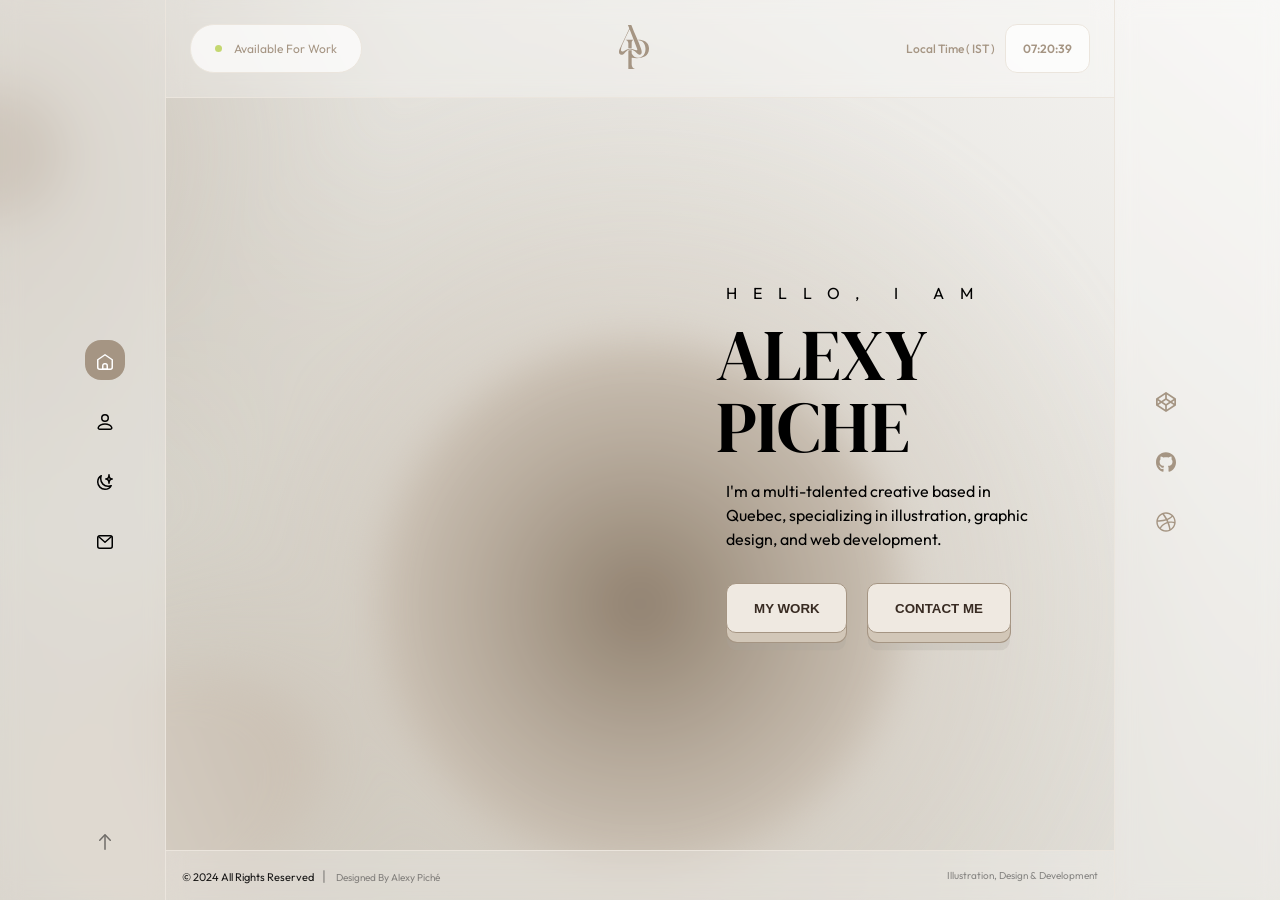
==== index.html @ 9c407774 "Changed colors and fonts. and added Rive on the index" ====
<!DOCTYPE html>
<html lang="en">

<head>
    <meta charset="UTF-8">
    <meta name="viewport" content="width=device-width, initial-scale=1.0">
    <title>Document</title>
    <link rel="stylesheet" href="styles.css">
    <link rel="stylesheet" href="magic.css">
</head>

<body>
    <!-- BACKGROUND -->
    <div class="gradient-bg">
        <div class="texture"></div>
        <div class="texture2"></div>
        <svg xmlns="http://www.w3.org/2000/svg">
            <defs>
                <filter id="goo">
                    <feGaussianBlur in="SourceGraphic" stdDeviation="10" result="blur" />
                    <feColorMatrix in="blur" mode="matrix" values="1 0 0 0 0  0 1 0 0 0  0 0 1 0 0  0 0 0 18 -8"
                        result="goo" />
                    <feBlend in="SourceGraphic" in2="goo" />
                </filter>
            </defs>
        </svg>
        <div class="gradients-container">
            <div class="g1"></div>
            <div class="g2"></div>
            <div class="g3"></div>
            <div class="g4"></div>
            <div class="g5"></div>
            <div class="interactive" style="--data-color: 190,179,165"></div>
        </div>
    </div>

    <div class="content">

        <!-- LEFT NAV DESKTOP -->
        <div class="nav-left">
            <div class="nav-left-container">
                <div class="logo-container">
                    <img src="" alt="">
                </div>
                <div class="btn-container">
                    <button class="icon-btn" id="active" data-tooltip="HOME" style="--data-color: #A59583">
                        <a href="index.html">
                            <svg width="24" height="24" fill="none" viewBox="0 0 24 24">
                                <path stroke="currentColor" stroke-linecap="round" stroke-linejoin="round"
                                    stroke-width="1.5"
                                    d="M6.75024 19.2502H17.2502C18.3548 19.2502 19.2502 18.3548 19.2502 17.2502V9.75025L12.0002 4.75024L4.75024 9.75025V17.2502C4.75024 18.3548 5.64568 19.2502 6.75024 19.2502Z">
                                </path>
                                <path stroke="currentColor" stroke-linecap="round" stroke-linejoin="round"
                                    stroke-width="1.5"
                                    d="M9.74963 15.7493C9.74963 14.6447 10.6451 13.7493 11.7496 13.7493H12.2496C13.3542 13.7493 14.2496 14.6447 14.2496 15.7493V19.2493H9.74963V15.7493Z">
                                </path>
                            </svg>
                        </a>
                    </button>
                    <button class="icon-btn" data-tooltip="ABOUT" style="--data-color: #A59583">
                        <a href="about.html">
                            <svg width="24" height="24" fill="none" viewBox="0 0 24 24">
                                <circle cx="12" cy="8" r="3.25" stroke="currentColor" stroke-linecap="round"
                                    stroke-linejoin="round" stroke-width="1.5"></circle>
                                <path stroke="currentColor" stroke-linecap="round" stroke-linejoin="round"
                                    stroke-width="1.5"
                                    d="M6.8475 19.25H17.1525C18.2944 19.25 19.174 18.2681 18.6408 17.2584C17.8563 15.7731 16.068 14 12 14C7.93201 14 6.14367 15.7731 5.35924 17.2584C4.82597 18.2681 5.70558 19.25 6.8475 19.25Z">
                                </path>
                            </svg>
                        </a>
                    </button>
                    <button class="icon-btn" data-tooltip="WORK" style="--data-color: #A59583">
                        <a href="work.html">
                            <svg width="24" height="24" fill="none" viewBox="0 0 24 24">
                                <path stroke="currentColor" stroke-linecap="round" stroke-linejoin="round"
                                    stroke-width="1.5"
                                    d="M18.25 15.7499C17.2352 16.2904 16.23 16.25 15 16.25C10.9959 16.25 7.75 13.0041 7.75 9.00001C7.75 7.77001 7.70951 6.76474 8.25 5.74994C5.96125 6.96891 4.75 9.2259 4.75 12C4.75 16.004 7.99594 19.25 12 19.25C14.7741 19.25 17.031 18.0387 18.25 15.7499Z">
                                </path>
                                <path stroke="currentColor" stroke-linecap="round" stroke-linejoin="round"
                                    stroke-width="1.5"
                                    d="M16 4.75C16 6.95914 14.9591 9 12.75 9C14.9591 9 16 11.0409 16 13.25C16 11.0409 17.0409 9 19.25 9C17.0409 9 16 6.95914 16 4.75Z">
                                </path>
                            </svg>
                        </a>
                    </button>
                    <button class="icon-btn" data-tooltip="CONTACT" style="--data-color: #A59583">
                        <a href="contact.html">
                            <svg width="24" height="24" fill="none" viewBox="0 0 24 24">
                                <path stroke="currentColor" stroke-linecap="round" stroke-linejoin="round"
                                    stroke-width="1.5"
                                    d="M4.75 7.75C4.75 6.64543 5.64543 5.75 6.75 5.75H17.25C18.3546 5.75 19.25 6.64543 19.25 7.75V16.25C19.25 17.3546 18.3546 18.25 17.25 18.25H6.75C5.64543 18.25 4.75 17.3546 4.75 16.25V7.75Z">
                                </path>
                                <path stroke="currentColor" stroke-linecap="round" stroke-linejoin="round"
                                    stroke-width="1.5" d="M5.5 6.5L12 12.25L18.5 6.5"></path>
                            </svg>
                        </a>
                    </button>
                </div>
                <button id="hero-up" class="icon-btn" data-tooltip="UP" style="--data-color: #A59583">
                    <a href="">
                        <svg width="24" height="24" fill="none" viewBox="0 0 24 24">
                            <path stroke="currentColor" stroke-linecap="round" stroke-linejoin="round"
                                stroke-width="1.5" d="M17.25 10.25L12 4.75L6.75 10.25"></path>
                            <path stroke="currentColor" stroke-linecap="round" stroke-linejoin="round"
                                stroke-width="1.5" d="M12 19.25V5.75"></path>
                        </svg>
                    </a>
                </button>
            </div>
        </div>

        <div class="middle-part">
            <!-- TOP NAV DESKTOP -->
            <div class="nav-top">
                <div class="nav-top-container">
                    <div class="av-btn">
                        <div class="pulse-green"></div>
                        <p>Available For Work</p>
                        <!-- <p>Not Available For Work</p> -->
                    </div>

                    <div class="language-dropdown">
                        <img src="img/AP-Logo.svg" alt="">
                    </div>

                    <div class="time-container">
                        <p class="local-time">Local Time ( IST )</p>
                        <div class="time-date" id="current-time">00:00:00</div>
                    </div>
                </div>
            </div>

            <!-- MAIN CONTENT -->
            <div class="main-content">

                <div class="hero-section">
                    <div class="hero-bg">
                        <canvas id="canvas" width="751" height="357"></canvas>
                    </div>
                    <div class="hero-info-container">
                        <p>Hello, I am</p>
                        <h1 class="hover-effect">Alexy Piche</h1>
                        <p class="info">
                            I'm a multi-talented creative based in Quebec, specializing in illustration, graphic design,
                            and web development.
                        </p>
                        <div class="hero-btn">
                            <button class="btn">
                                <a href="work.html" class="btn__label">MY WORK</a>
                            </button>
                            <button class="btn">
                                <a href="contact.html" class="btn__label">CONTACT ME</a>
                            </button>
                        </div>
                    </div>
                </div>
            </div>

        </div>

        <!-- RIGHT NAV DESKTOP -->
        <div class="nav-right">
            <div class="nav-right-container">
                <div class="btn-container" style="margin-top: 40px;">
                    <button class="icon-btn-right" data-tooltip="CodePen" style="--data-color: #a59583">
                        <a href="">
                            <svg xmlns="http://www.w3.org/2000/svg"
                                viewBox="0 0 512 512"><!--!Font Awesome Free 6.5.2 by @fontawesome - https://fontawesome.com License - https://fontawesome.com/license/free Copyright 2024 Fonticons, Inc.-->
                                <path fill="currentColor"
                                    d="M502.3 159.7l-234-156c-8-4.9-16.5-5-24.6 0l-234 156C3.7 163.7 0 170.8 0 178v156c0 7.1 3.7 14.3 9.7 18.3l234 156c8 4.9 16.5 5 24.6 0l234-156c6-4 9.7-11.1 9.7-18.3V178c0-7.1-3.7-14.3-9.7-18.3zM278 63.1l172.3 114.9-76.9 51.4L278 165.7V63.1zm-44 0v102.6l-95.4 63.7-76.9-51.4L234 63.1zM44 219.1l55.1 36.9L44 292.8v-73.7zm190 229.7L61.7 334l76.9-51.4L234 346.3v102.6zm22-140.9l-77.7-52 77.7-52 77.7 52-77.7 52zm22 140.9V346.3l95.4-63.7 76.9 51.4L278 448.8zm190-156l-55.1-36.9L468 219.1v73.7z" />
                            </svg>
                        </a>
                    </button>
                    <button class="icon-btn-right" data-tooltip="GitHub" style="--data-color: #a59583">
                        <a href="">
                            <svg xmlns="http://www.w3.org/2000/svg"
                                viewBox="0 0 496 512"><!--!Font Awesome Free 6.5.2 by @fontawesome - https://fontawesome.com License - https://fontawesome.com/license/free Copyright 2024 Fonticons, Inc.-->
                                <path fill="currentColor"
                                    d="M165.9 397.4c0 2-2.3 3.6-5.2 3.6-3.3 .3-5.6-1.3-5.6-3.6 0-2 2.3-3.6 5.2-3.6 3-.3 5.6 1.3 5.6 3.6zm-31.1-4.5c-.7 2 1.3 4.3 4.3 4.9 2.6 1 5.6 0 6.2-2s-1.3-4.3-4.3-5.2c-2.6-.7-5.5 .3-6.2 2.3zm44.2-1.7c-2.9 .7-4.9 2.6-4.6 4.9 .3 2 2.9 3.3 5.9 2.6 2.9-.7 4.9-2.6 4.6-4.6-.3-1.9-3-3.2-5.9-2.9zM244.8 8C106.1 8 0 113.3 0 252c0 110.9 69.8 205.8 169.5 239.2 12.8 2.3 17.3-5.6 17.3-12.1 0-6.2-.3-40.4-.3-61.4 0 0-70 15-84.7-29.8 0 0-11.4-29.1-27.8-36.6 0 0-22.9-15.7 1.6-15.4 0 0 24.9 2 38.6 25.8 21.9 38.6 58.6 27.5 72.9 20.9 2.3-16 8.8-27.1 16-33.7-55.9-6.2-112.3-14.3-112.3-110.5 0-27.5 7.6-41.3 23.6-58.9-2.6-6.5-11.1-33.3 2.6-67.9 20.9-6.5 69 27 69 27 20-5.6 41.5-8.5 62.8-8.5s42.8 2.9 62.8 8.5c0 0 48.1-33.6 69-27 13.7 34.7 5.2 61.4 2.6 67.9 16 17.7 25.8 31.5 25.8 58.9 0 96.5-58.9 104.2-114.8 110.5 9.2 7.9 17 22.9 17 46.4 0 33.7-.3 75.4-.3 83.6 0 6.5 4.6 14.4 17.3 12.1C428.2 457.8 496 362.9 496 252 496 113.3 383.5 8 244.8 8zM97.2 352.9c-1.3 1-1 3.3 .7 5.2 1.6 1.6 3.9 2.3 5.2 1 1.3-1 1-3.3-.7-5.2-1.6-1.6-3.9-2.3-5.2-1zm-10.8-8.1c-.7 1.3 .3 2.9 2.3 3.9 1.6 1 3.6 .7 4.3-.7 .7-1.3-.3-2.9-2.3-3.9-2-.6-3.6-.3-4.3 .7zm32.4 35.6c-1.6 1.3-1 4.3 1.3 6.2 2.3 2.3 5.2 2.6 6.5 1 1.3-1.3 .7-4.3-1.3-6.2-2.2-2.3-5.2-2.6-6.5-1zm-11.4-14.7c-1.6 1-1.6 3.6 0 5.9 1.6 2.3 4.3 3.3 5.6 2.3 1.6-1.3 1.6-3.9 0-6.2-1.4-2.3-4-3.3-5.6-2z" />
                            </svg>
                        </a>
                    </button>
                    <button class="icon-btn-right" data-tooltip="Dribbble" style="--data-color: #a59583">
                        <a href="">
                            <svg xmlns="http://www.w3.org/2000/svg"
                                viewBox="0 0 512 512"><!--!Font Awesome Free 6.5.2 by @fontawesome - https://fontawesome.com License - https://fontawesome.com/license/free Copyright 2024 Fonticons, Inc.-->
                                <path fill="currentColor"
                                    d="M256 8C119.3 8 8 119.3 8 256s111.3 248 248 248 248-111.3 248-248S392.7 8 256 8zm164 114.4c29.5 36 47.4 82 47.8 132-7-1.5-77-15.7-147.5-6.8-5.8-14-11.2-26.4-18.6-41.6 78.3-32 113.8-77.5 118.3-83.5zM396.4 97.9c-3.8 5.4-35.7 48.3-111 76.5-34.7-63.8-73.2-116.2-79-124 67.2-16.2 138 1.3 190.1 47.5zm-230.5-33.3c5.6 7.7 43.4 60.1 78.5 122.5-99.1 26.3-186.4 25.9-195.8 25.8C62.4 147.2 106.7 92.6 165.9 64.6zM44.2 256.3c0-2.2 0-4.3 .1-6.5 9.3 .2 111.9 1.5 217.7-30.1 6.1 11.9 11.9 23.9 17.2 35.9-76.6 21.6-146.2 83.5-180.5 142.3C64.8 360.4 44.2 310.7 44.2 256.3zm81.8 167.1c22.1-45.2 82.2-103.6 167.6-132.8 29.7 77.3 42 142.1 45.2 160.6-68.1 29-150 21.1-212.8-27.9zm248.4 8.5c-2.2-12.9-13.4-74.9-41.2-151 66.4-10.6 124.7 6.8 131.9 9.1-9.4 58.9-43.3 109.8-90.8 142z" />
                            </svg>
                        </a>
                    </button>
                </div>
            </div>
        </div>

    </div>

    <footer>
        <p>&copy; 2024 All rights reserved<span class="icon">|</span> <span>Designed by Alexy Piché</span></p>
        <span>Illustration, Design & Development</span>
    </footer>

    <script src="https://unpkg.com/@rive-app/canvas@2.9.1"></script>
    <script>
        const r = new rive.Rive({
            src: "portfolio_index.riv",
            // OR the path to a discoverable and public Rive asset
            // src: '/public/example.riv',
            canvas: document.getElementById("canvas"),
            autoplay: true,
            stateMachines: "animate",
            isTouchScrollEnabled: false,
            onLoad: () => {
                r.resizeDrawingSurfaceToCanvas();
            },
        });
    </script>
    <script type="module" src="main.js"></script>

</body>

</html>
---- styles.css ----
@import url('https://fonts.googleapis.com/css2?family=DM+Serif+Display:ital@0;1&family=Outfit:wght@100..900&family=Space+Grotesk:wght@300..700&display=swap');

html,
body {
	margin: 0;
	padding: 0;
	font-family: "Outfit", sans-serif;
	font-weight: 400;
	font-style: normal;
	font-size: 16px;
	background-color: #000
}

p,
h1,
h2,
h3,
h4,
h5,
h6 {
	margin: 0
}

button {
	border: none
}

* {
	box-sizing: border-box
}

a {
	padding: 0;
	margin: 0;
	text-decoration: none;
	color: inherit
}

:root {
	--color-bg1: #ccc8bd;
	--color-bg2: #F6F5F3;
	--color1: 219, 213, 204;
	--color2: 214, 208, 200;
	--color3: 212, 204, 193;
	--color4: 190, 179, 165;
	--color5: 206, 195, 182;
	--color6: 165, 149, 131;
	--color-interactive: 190, 179, 165;
	--color-border: #ebe5dd;
	--circle-size: 70%;
	--blending: multiply;
}

img {
	width: 100%;
	height: auto
}

/* BACKGROUND */
.gradient-bg {
	width: 100vw;
	height: 100vh;
	position: fixed;
	overflow: hidden;
	background: linear-gradient(40deg, var(--color-bg1), var(--color-bg2));
	top: 0;
	left: 0
}

.texture {
	background-image: url(img/noise-texture.png);
	width: 100%;
	height: 100%;
	background-repeat: repeat;
	background-size: 250px;
	mix-blend-mode: multiply;
	position: absolute;
	z-index: 4;
	opacity: .7;
}

.texture2 {
	background-image: url(img/texture2.jpg);
	width: 100%;
	height: 100%;
	background-repeat: repeat;
	background-size: 100px;
	mix-blend-mode: overlay;
	position: absolute;
	z-index: 4;
	opacity: .2
}

.gradients-container {
	filter: url(#goo) blur(20px);
	width: 100%;
	height: 100%
}

/* INDIVIDUAL BACKGROUND GRADIENTS */
.g1 {
	position: absolute;
	background: radial-gradient(circle at center, rgba(var(--color1), 0.8) 0, rgba(var(--color1), 0) 50%) no-repeat;
	mix-blend-mode: var(--blending);
	width: var(--circle-size);
	height: var(--circle-size);
	top: calc(50% - var(--circle-size) / 2);
	left: calc(50% - var(--circle-size) / 2);
	transform-origin: center center;
	animation: moveVertical 30s ease infinite;
	opacity: 1
}

.g2 {
	position: absolute;
	background: radial-gradient(circle at center, rgba(var(--color2), 0.8) 0, rgba(var(--color2), 0) 50%) no-repeat;
	mix-blend-mode: var(--blending);
	width: var(--circle-size);
	height: var(--circle-size);
	top: calc(50% - var(--circle-size) / 2);
	left: calc(50% - var(--circle-size) / 2);
	transform-origin: calc(50% - 400px);
	animation: moveInCircle 20s reverse infinite;
	opacity: 1
}

.g3 {
	position: absolute;
	background: radial-gradient(circle at center, rgba(var(--color3), 0.8) 0, rgba(var(--color3), 0) 50%) no-repeat;
	mix-blend-mode: var(--blending);
	width: var(--circle-size);
	height: var(--circle-size);
	top: calc(50% - var(--circle-size) / 2 + 200px);
	left: calc(50% - var(--circle-size) / 2 - 500px);
	transform-origin: calc(50% + 400px);
	animation: moveInCircle 40s linear infinite;
	opacity: 1
}

.g6 {
	position: absolute;
	background: radial-gradient(circle at center, rgba(var(--color6), 0.8) 0, rgba(var(--color6), 0) 50%) no-repeat;
	mix-blend-mode: var(--blending);
	width: var(--circle-size);
	height: var(--circle-size);
	top: calc(50% - var(--circle-size) / 2 + 200px);
	left: calc(50% - var(--circle-size) / 2 - 500px);
	transform-origin: calc(50% + 400px);
	animation: moveInCircle 40s linear infinite;
	opacity: 1
}

.g4 {
	position: absolute;
	background: radial-gradient(circle at center, rgba(var(--color4), 0.8) 0, rgba(var(--color4), 0) 50%) no-repeat;
	mix-blend-mode: var(--blending);
	width: var(--circle-size);
	height: var(--circle-size);
	top: calc(50% - var(--circle-size) / 2);
	left: calc(50% - var(--circle-size) / 2);
	transform-origin: calc(50% - 200px);
	animation: moveHorizontal 40s ease infinite;
	opacity: .7
}

.g5 {
	position: absolute;
	background: radial-gradient(circle at center, rgba(var(--color5), 0.8) 0, rgba(var(--color5), 0) 50%) no-repeat;
	mix-blend-mode: var(--blending);
	width: calc(var(--circle-size) * 2);
	height: calc(var(--circle-size) * 2);
	top: calc(50% - var(--circle-size));
	left: calc(50% - var(--circle-size));
	transform-origin: calc(50% - 800px) calc(50% + 200px);
	animation: moveInCircle 20s ease infinite;
	opacity: 1
}

.interactive {
	position: absolute;
	background: radial-gradient(circle at center, rgba(var(--color-interactive), 0.8) 0, rgba(var(--color-interactive), 0) 50%) no-repeat;
	mix-blend-mode: overlay;
	width: 100%;
	height: 100%;
	top: -50%;
	left: -50%;
	opacity: .7
}

/* GRADIENT ANIMATIONS */
@keyframes moveInCircle {
	0% {
		transform: rotate(0deg)
	}

	50% {
		transform: rotate(180deg)
	}

	100% {
		transform: rotate(360deg)
	}
}

@keyframes moveVertical {
	0% {
		transform: translateY(-50%)
	}

	50% {
		transform: translateY(50%)
	}

	100% {
		transform: translateY(-50%)
	}
}

@keyframes moveHorizontal {
	0% {
		transform: translateX(-50%) translateY(-10%)
	}

	50% {
		transform: translateX(50%) translateY(10%)
	}

	100% {
		transform: translateX(-50%) translateY(-10%)
	}
}

.content {
	display: flex;
	flex-direction: row;
	flex-wrap: nowrap;
	justify-content: space-between;
	width: 100vw
}

.middle-part {
	width: 74%;
	z-index: 88;
	margin: 0 auto
}

/*--------------- NAVIGATION ---------------*/
/* TOP NAVIGATION */
.nav-top {
	height: auto;
	background-color: rgba(255, 255, 255, 0.25);
	color: #fff;
	width: 100%;
	padding: 1.5rem;
	border-bottom: 1px solid #ebe5dd;
	font-size: 12px;
	backdrop-filter: blur(10px);
	-webkit-backdrop-filter: blur(10px);
	/* Safari */
}

.nav-top-container {
	display: flex;
	justify-content: space-between;
	align-items: center
}

.av-btn {
	border: 1px solid var(--color-border);
	background-color: #ffffffb1;
	padding: 1rem 1.5rem;
	border-radius: 2em;
	display: flex;
	align-items: center;
	gap: .7rem;
	color: #A59583;
}

.pulse-green {
	background-color: #c4d770;
	width: 7px;
	height: 7px;
	border-radius: 50%;
	animation: pulse-animation-green 3s infinite
}

@keyframes pulse-animation-green {
	0% {
		box-shadow: 0 0 0 0 rgba(var(--color4), 0.6)
	}

	100% {
		box-shadow: 0 0 0 8px #0000
	}
}

.pulse-red {
	background-color: #cd3c3c;
	width: 10px;
	height: 10px;
	border-radius: 50%;
	animation: pulse-animation-red 3s infinite
}

@keyframes pulse-animation-red {
	0% {
		box-shadow: 0 0 0 0 rgba(var(--color-interactive), 0.6)
	}

	100% {
		box-shadow: 0 0 0 8px #0000
	}
}

.language-dropdown {
	width: 30px;
	cursor: pointer
}

#language-select {
	visibility: hidden;
	opacity: 0;
	position: absolute;
	background-color: transparent;
	max-width: 30px;
	z-index: 1;
	transition: 1s
}

#language-select .language-option {
	color: #000;
	text-decoration: none;
	display: block;
	margin-top: 5px;
	opacity: 0;
	transition: 1s
}

.language-dropdown:hover #language-select,
.language-dropdown:hover #language-select .language-option {
	visibility: visible;
	opacity: 1
}

.time-container {
	display: flex;
	align-items: center;
	gap: 10px
}

.local-time {
	color: #A59583;
	font-weight: 500
}

.time-date {
	border: 1px solid #ebe5dd;
	background-color: #ffffffb1;
	width: 85px;
	justify-content: center;
	padding: 1rem;
	border-radius: 1em;
	display: flex;
	align-items: center;
	gap: .7rem;
	color: #A59583;
	font-weight: 600
}

/* LEFT NAVIGATION */
.nav-left {
	position: fixed;
	left: 0;
	width: 13%;
	height: 100vh;
	background-color: rgba(255, 255, 255, 0.25);
	border-right: 1px solid #ebe5dd;
	display: flex;
	flex-direction: row;
	justify-content: flex-end;
	z-index: 99;
	backdrop-filter: blur(10px);
	-webkit-backdrop-filter: blur(10px);
}

.nav-left-container {
	display: flex;
	flex-direction: column;
	justify-content: space-between;
	align-items: center;
	padding: 20px 30px 40px 0
}

.logo-container {
	width: 60px;
	height: 60px;
	border-radius: 50%
}

.logo-container img {
	width: 100%;
	border-radius: 50%
}

[data-tooltip]:before {
	/* required code */
	content: attr(data-tooltip);
	position: relative;
	opacity: 0;
	/* customizable */
	top: 3px;
	left: 40px;
	transform: translateX(0);
	transition: 700ms all ease;
	padding: 12px 20px;
	color: var(--data-color);
	border: 1px solid #ffffff4c;
	border-radius: 1rem;
}

[data-tooltip]:hover:before {
	/* required code */
	opacity: 1;
	/* customizable */
	background: #ffffffb1;
	border-radius: 1rem;
	border: 1px solid var(--data-color)
}

.btn-container {
	display: flex;
	flex-direction: column;
	gap: 20px
}

.icon-btn,
.icon-btn-right {
	color: #000000;
	background-color: transparent;
	border: 1px solid transparent;
	width: 40px;
	height: 40px;
	border-radius: 1rem;
	transition: .5s;
	padding: 0.6rem 0.5rem 0.5rem 0.5rem
}

.icon-btn:hover,
.icon-btn-right:hover {
	cursor: pointer;
	border: 1px solid var(--data-color);
	background-color: rgba(255, 255, 255, 0.25)
}

.icon-btn svg {
	color: #000000;
	transition: 1s;
	position: relative;
	top: -16px;
	left: -1px
}

.icon-btn-right svg {
	color: #a59583;
	transition: 1s;
	position: relative;
	top: -40px;
	width: 100%;
	padding-left: 2px;
}

.icon-btn:hover svg,
.icon-btn-right:hover svg {
	color: var(--data-color)
}

.icon-btn-right[data-tooltip]:before {
	/* customizable */
	top: -9px;
	left: -40px;
	float: right;
	text-transform: uppercase
}

#active {
	background-color: var(--data-color)
}

#active svg {
	color: #ffffff
}

#active:hover {
	background-color: transparent
}

#active:hover svg {
	color: var(--data-color)
}

/* RIGHT NAVIGATION */
.nav-right {
	position: fixed;
	right: 0;
	width: 13%;
	height: 100vh;
	background-color: rgba(255, 255, 255, 0.25);
	border-left: 1px solid #ebe5dd;
	z-index: 99;
	backdrop-filter: blur(10px);
	-webkit-backdrop-filter: blur(10px);
}

.nav-right-container {
	display: flex;
	flex-direction: column;
	justify-content: center;
	align-items: center;
	padding: 20px 0 40px 30px;
	height: 100%;
	width: fit-content;
}



/* MAIN CONTENT */
.main-content {
	min-height: 80vh;
	padding: 0 5rem;
	animation: myAnim 2s ease 0s 1 normal forwards;
	display: flex;
	align-items: center;
	justify-content: center;
}

@keyframes myAnim {
	0% {
		opacity: 0;
		transform: translateY(300px)
	}

	100% {
		opacity: 1;
		transform: translateY(0px)
	}
}

.hero-section {
	display: flex;
	align-items: center;
	justify-content: space-between;
	color: #000000;
	padding: 0rem;
	gap: 5rem;
	position: relative;
}

.hero-bg {
	position: fixed;
	z-index: 1;
	bottom: -15px;
	left: -30px;
	width: 140%;
	z-index: 2;
}

canvas {
	width: 100%;
	filter: sepia(0.25) saturate(0.9) hue-rotate(-10deg) contrast(95%);
}


.hero-info-container {
	margin-left: 30rem;
}

#hero-logo-container {
	width: 550px;
	height: 450px;
	position: relative;
	left: 0;
	top: -10px;
	background-image: url(img/index.png);
	background-size: 90%;
	background-position: bottom;
	background-repeat: no-repeat;
	transition: 1000ms ease-in-out
}

#hero-logo-container:hover {
	background-size: 95%
}

#hero-logo-container:hover button {
	background-color: #fff;
	display: block;
	color: #000;
	opacity: 1;
	transform: scale(1);
	transition: opacity 1000ms 100ms ease-in-out, transform 1100ms ease-in-out
}

#hero-logo-container button {
	position: relative;
	top: 350px;
	padding: 1rem 1.5rem;
	border-radius: 3rem;
	opacity: 1;
	left: 150px;
	font-size: 12px;
	font-weight: 700;
	opacity: 0;
	background-color: #fff;
	transform: scale(1.2)
}

#hero-up {
	opacity: .5;
	cursor: not-allowed
}

#hero-up.allowed {
	opacity: 1;
	cursor: pointer !important;
}

#hero-up:hover {
	cursor: not-allowed;
	background-color: transparent;
	border: 1px solid transparent;
	width: 40px;
	height: 40px;
	border-radius: 1rem;
	transition: .5s;
}

#hero-up:hover svg {
	cursor: not-allowed
}

#hero-up.allowed:hover svg {
	cursor: pointer !important;
}

.small-text {
	font-size: 12px
}

#hero-up[data-tooltip]:hover:before {
	opacity: 0
}

.hero-info-container h1 {
	font-family: 'DM Serif Display';
	font-weight: 400;
	font-size: 72px;
	margin: 1rem 0;
	margin-left: -10px;
	text-align: left;
	text-transform: uppercase;
	/* max-width: 240px; */
	line-height: 1;
}

.hero-info-container p:first-child {
	text-transform: uppercase;
	letter-spacing: 1em;
}

.hero-info-container .info {
	margin: 1rem 0;
	max-width: 600px;
	font-size: 16px;
	line-height: 1.5
}

.hero-btn {
	display: flex;
	gap: 20px;
	margin-top: 2rem;
}

/* .hero-btn a{
  text-decoration: none;
  text-transform: uppercase;
  background-color: #121212;
  color: white;
  border-radius: 10px;
  padding: .8rem 1.1rem;
} */
.btn {
	font-weight: 600;
	color: #382b22;
	text-transform: uppercase;
	padding: 1.25em 2em;
	background: #efe9e1;
	border: 1px solid #A59583;
	border-radius: 0.75em;
	-webkit-transform-style: preserve-3d;
	transform-style: preserve-3d;
	-webkit-transition: background 150ms cubic-bezier(0, 0, 0.58, 1), -webkit-transform 150ms cubic-bezier(0, 0, 0.58, 1);
	transition: transform 150ms cubic-bezier(0, 0, 0.58, 1), background 150ms cubic-bezier(0, 0, 0.58, 1), -webkit-transform 150ms cubic-bezier(0, 0, 0.58, 1);
	cursor: pointer;
	z-index: 10;
}

.btn::before {
	position: absolute;
	content: '';
	width: 100%;
	height: 100%;
	top: 0;
	left: 0;
	right: 0;
	bottom: 0;
	background: #d2c7b8;
	border-radius: inherit;
	-webkit-box-shadow: 0 0 0 1px #A59583, 0 0.625em 0 0 #a9a49d3f;
	box-shadow: 0 0 0 1px #A59583, 0 0.625em 0 0 #a9a49d3f;
	-webkit-transform: translate3d(0, 0.75em, -1em);
	transform: translate3d(0, 0.75em, -1em);
	transition: transform 150ms cubic-bezier(0, 0, 0.58, 1), box-shadow 150ms cubic-bezier(0, 0, 0.58, 1), -webkit-transform 150ms cubic-bezier(0, 0, 0.58, 1), -webkit-box-shadow 150ms cubic-bezier(0, 0, 0.58, 1);
}

.btn:hover {
	background: #e7e1d8;
	-webkit-transform: translate(0, 0.25em);
	transform: translate(0, 0.25em);
}

.btn:hover::before {
	-webkit-box-shadow: 0 0 0 1px #A59583, 0 0.5em 0 0 #a9a49d3f;
	box-shadow: 0 0 0 1px #A59583, 0 0.5em 0 0 #a9a49d3f;
	-webkit-transform: translate3d(0, 0.5em, -1em);
	transform: translate3d(0, 0.5em, -1em);
}

.btn:active {
	background: #e7e1d8;
	-webkit-transform: translate(0em, 0.75em);
	transform: translate(0em, 0.75em);
}

.btn:active::before {
	-webkit-box-shadow: 0 0 0 1px #A59583, 0 0 #a9a49d3f;
	box-shadow: 0 0 0 1px #A59583, 0 0 #a9a49d3f;
	-webkit-transform: translate3d(0, 0, -1em);
	transform: translate3d(0, 0, -1em);
}

/*-------------------- CONTACT PAGE --------------------*/
.contact-section {
	margin: 2rem 0;
	padding: 10px;
	display: flex;
	flex-direction: column;
	justify-content: center;
	align-items: center;
	color: #fff;
	gap: 1rem
}

.flex {
	display: flex;
	flex-wrap: nowrap;
	flex-direction: row;
	justify-content: space-between;
	gap: 2rem;
	width: 100%
}

.contactInfo-container {
	width: 45%;
	display: flex;
	flex-direction: column;
	justify-content: center;
	align-items: center;
	gap: 1rem;
	background-color: #000000bf;
	padding: 2rem 3rem;
	border-radius: 3rem
}

.adress-container,
.contact-container {
	width: 100%
}

.adress-items .title,
.contact-items .title {
	display: flex;
	gap: 10px;
	align-items: center;
	font-family: 'DM Serif Display';
	text-transform: uppercase
}

.contact_divider {
	height: 1px;
	width: 100%;
	background-color: #fff;
	margin: 10px 0
}

.info p {
	line-height: 1.5;
	font-size: 12px
}

.form-container {
	background-color: #ffffff80;
	padding: 2rem 3rem;
	border-radius: 3rem;
	box-shadow: 0 0 10px #12002556, 0 0 20px #12002596
}

.form-title {
	display: flex;
	justify-content: space-between;
	align-items: center;
	/* border-radius: 2rem; */
	margin-bottom: 10px;
	width: 100%
}

.text {
	width: 100%;
}

.text h1 {
	font-family: 'DM Serif Display';
	font-size: 90px;
	text-align: center;
	text-transform: uppercase;
	margin-left: -5px;
	margin-bottom: 15px;
	line-height: 1;
	text-shadow: 0 0 10px #12002556, 0 0 20px #12002596
}

.text p {
	color: #ffffffbf;
	font-weight: 200;
	text-align: center;
	font-size: 16px;
	text-shadow: 0 0 5px #12002556, 0 0 10px #12002596
}

form {
	display: flex;
	flex-direction: column;
	gap: 20px
}

form input {
	border: none;
	border-bottom: 1px solid #000;
	/* border-radius: 2rem; */
	padding: 10px 0;
	background-color: transparent;
	color: #000;
	font-family: "Outfit", sans-serif;
	font-size: 16px
}

form textarea {
	border: none;
	border-bottom: 1px solid #000;
	/* border-radius: 2rem; */
	padding: 10px 0;
	width: 100%;
	background-color: transparent;
	color: #000;
	font-family: "Outfit", sans-serif;
	font-size: 16px
}

.submit-btn {
	background-color: #000;
	margin-top: 1rem;
	border-radius: 2rem;
	border: none;
	transition: 500ms;
}

.submit-btn:hover {
	background-color: white;
	color: black;
}

.submit-btn:hover {
	cursor: pointer
}

input[value] {
	color: #fff;
	font-family: 'DM Serif Display';
	text-transform: uppercase
}

::placeholder {
	color: #000;
	font-family: "Outfit", sans-serif;
	font-size: 16px
}

/* ABOUT PAGE */

.grid {
	display: grid;
	grid-template-columns: repeat(4, 1fr);
	grid-template-rows: repeat(4, 1fr);
	grid-column-gap: 1rem;
	grid-row-gap: 1rem;
	width: 100%;
	place-items: center stretch;
}

.grid>div {
	background-color: rgba(0, 0, 0, 0.75);
	padding: 2rem;
	border-radius: 3rem;
}

.grid>div span {
	background: #19F578;
	background: linear-gradient(to top left, #19F578 0%, #32DDDF 100%);
	-webkit-background-clip: text;
	background-clip: text;
	-webkit-text-fill-color: transparent;
	font-weight: 600;
	font-size: 14px;
}

.grid .divider {
	height: 1px;
	width: 100%;
	background: rgb(25, 245, 120);
	background: linear-gradient(323deg, rgba(25, 245, 120, 1) 0%, rgba(50, 221, 223, 1) 100%);
}

.tools .divider,
.my_languages .divider,
.available .divider,
.div7 .divider,
.about-me .divider {
	margin-top: 1rem;
	margin-bottom: 2rem;
}

.about-me p {
	display: flex;
	align-items: center;
	justify-content: space-between;
}

.about-me svg {
	color: #19F578;
	width: 20px;
	margin-right: 3px;
}

.div5 .divider,
.div6 .divider {
	margin-bottom: 1rem;
	margin-top: 2rem;
}

.about-me img {
	width: 130px;
	border-radius: 3rem;
	margin: 0 1rem 1rem 0;
}

.about-me .av-btn {
	padding: 0.5rem 1rem;
	margin-bottom: .5rem;
	background-color: black;
}



.tools .bottom {
	display: grid;
	grid-template-columns: repeat(2, 1fr);
	grid-template-rows: repeat(2, 1fr);
}

.about-me .top {
	display: flex;
	align-items: start;
	justify-content: space-evenly;
	text-align: center;
}

.about-me .top h3 {
	font-family: 'DM Serif Display';
	text-transform: uppercase;
	margin-bottom: 0.5rem;
	font-size: 25px;
}

#about {
	/* padding: 0; */
	width: 100%;
}

.about-me {
	grid-area: 1 / 1 / 3 / 3;
}

.tools {
	grid-area: 3 / 1 / 5 / 3;
}

.my_languages {
	grid-area: 1 / 3 / 2 / 4;
}

.available {
	grid-area: 1 / 4 / 2 / 5;
}

.div5 {
	grid-area: 2 / 3 / 3 / 4;
}

.div6 {
	grid-area: 2 / 4 / 3 / 5;
}

.div7 {
	grid-area: 3 / 3 / 5 / 4;
}

.div8 {
	grid-area: 3 / 4 / 5 / 5;
}

/* FOOTER */
footer {
	display: flex;
	position: fixed;
	justify-content: space-between;
	align-items: center;
	bottom: 0;
	right: 13%;
	height: 50px;
	width: 74%;
	background-color: rgba(255, 255, 255, 0.25);
	color: #000000e6;
	padding: 0 1rem;
	border-top: 1px solid #ebe5dd;
	font-size: 11px;
	z-index: 99999;
	backdrop-filter: blur(10px);
	-webkit-backdrop-filter: blur(10px);
}

footer p {
	text-transform: capitalize;
}

footer span {
	font-size: 10px;
	color: #2c2c2c80
}

span.icon {
	font-size: 14px;
	position: relative;
	top: 0;
	padding: 0 .5rem
}
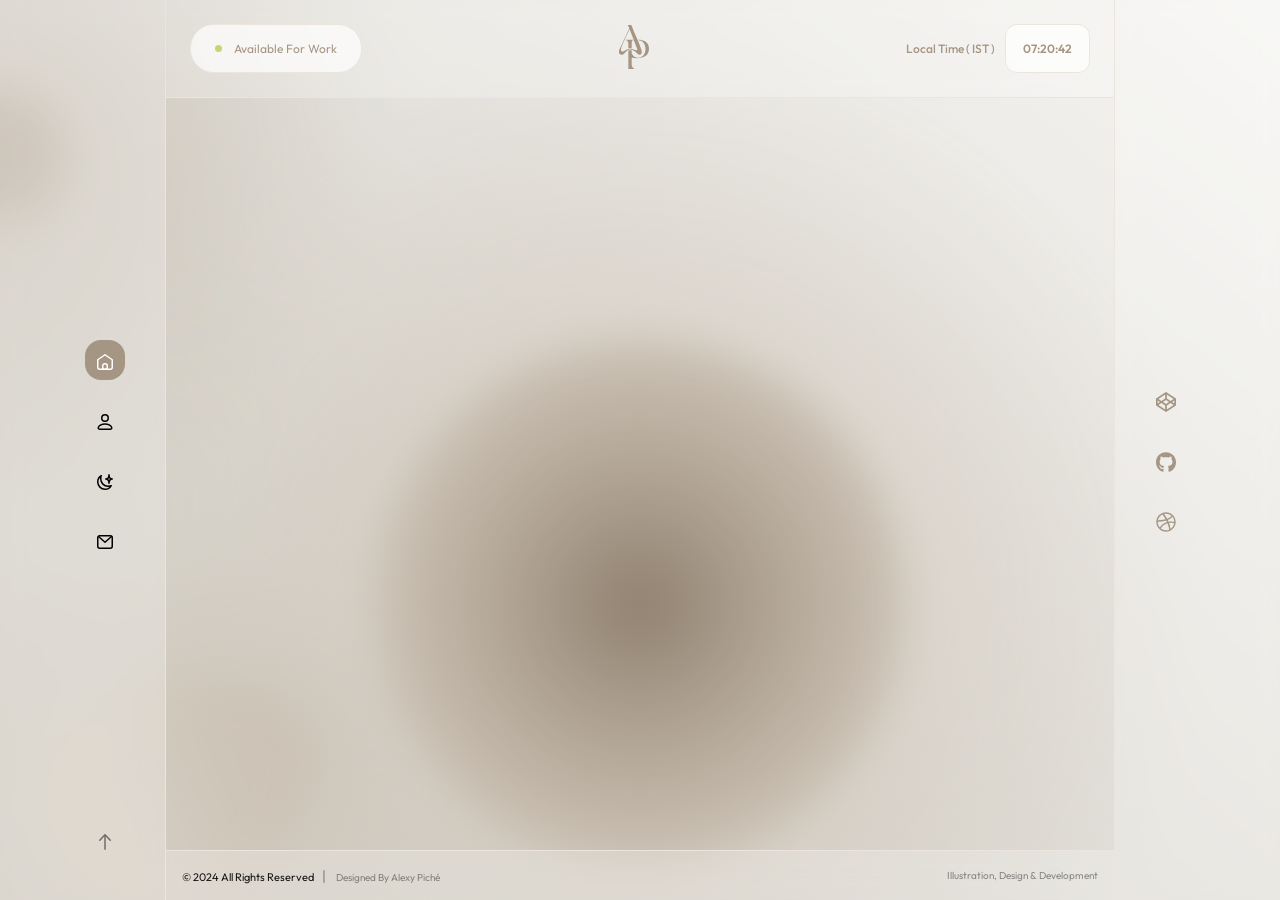
==== commit 35c79330: "Bug fixes, animations added." ====
--- a/index.html
+++ b/index.html
@@ -7,6 +7,8 @@
     <title>Document</title>
     <link rel="stylesheet" href="styles.css">
     <link rel="stylesheet" href="magic.css">
+
+    <script src="https://cdnjs.cloudflare.com/ajax/libs/gsap/3.12.2/gsap.min.js"></script>
 </head>
 
 <body>
@@ -217,6 +219,7 @@
     </script>
     <script type="module" src="main.js"></script>
 
+    <script src="transitions.js"></script>
 </body>
 
 </html>
--- a/styles.css
+++ b/styles.css
@@ -527,21 +527,21 @@
 .main-content {
 	min-height: 80vh;
 	padding: 0 5rem;
-	animation: myAnim 2s ease 0s 1 normal forwards;
 	display: flex;
 	align-items: center;
 	justify-content: center;
+	opacity: 0;
 }
 
 @keyframes myAnim {
 	0% {
 		opacity: 0;
-		transform: translateY(300px)
+		/* transform: translateY(300px) */
 	}
 
 	100% {
 		opacity: 1;
-		transform: translateY(0px)
+		/* transform: translateY(0px) */
 	}
 }
 
@@ -558,14 +558,14 @@
 .hero-bg {
 	position: fixed;
 	z-index: 1;
-	bottom: -15px;
-	left: -30px;
+	/* bottom: -15px; */
+	left: 8rem;
 	width: 140%;
 	z-index: 2;
 }
 
 canvas {
-	width: 100%;
+	width: 80%;
 	filter: sepia(0.25) saturate(0.9) hue-rotate(-10deg) contrast(95%);
 }
 
@@ -756,7 +756,7 @@
 	flex-direction: column;
 	justify-content: center;
 	align-items: center;
-	color: #fff;
+	color: #000000;
 	gap: 1rem
 }
 
@@ -776,10 +776,12 @@
 	justify-content: center;
 	align-items: center;
 	gap: 1rem;
-	background-color: #000000bf;
+	background-color: rgba(255, 255, 255, 0.50);
 	padding: 2rem 3rem;
-	border-radius: 3rem
-}
+	border-radius: 3rem;
+	border: 1px solid #ebe5dd;
+}
+
 
 .adress-container,
 .contact-container {
@@ -791,14 +793,15 @@
 	display: flex;
 	gap: 10px;
 	align-items: center;
-	font-family: 'DM Serif Display';
+	/* font-family: 'DM Serif Display'; */
+	font-size: 14px;
 	text-transform: uppercase
 }
 
 .contact_divider {
 	height: 1px;
 	width: 100%;
-	background-color: #fff;
+	background-color: #a59583;
 	margin: 10px 0
 }
 
@@ -808,10 +811,10 @@
 }
 
 .form-container {
-	background-color: #ffffff80;
+	background-color: rgba(255, 255, 255, 0.50);
+	border: 1px solid #ebe5dd;
 	padding: 2rem 3rem;
 	border-radius: 3rem;
-	box-shadow: 0 0 10px #12002556, 0 0 20px #12002596
 }
 
 .form-title {
@@ -835,15 +838,13 @@
 	margin-left: -5px;
 	margin-bottom: 15px;
 	line-height: 1;
-	text-shadow: 0 0 10px #12002556, 0 0 20px #12002596
 }
 
 .text p {
-	color: #ffffffbf;
+	color: #2e271f;
 	font-weight: 200;
 	text-align: center;
 	font-size: 16px;
-	text-shadow: 0 0 5px #12002556, 0 0 10px #12002596
 }
 
 form {
@@ -854,7 +855,7 @@
 
 form input {
 	border: none;
-	border-bottom: 1px solid #000;
+	border-bottom: 1px solid #a59583;
 	/* border-radius: 2rem; */
 	padding: 10px 0;
 	background-color: transparent;
@@ -865,7 +866,7 @@
 
 form textarea {
 	border: none;
-	border-bottom: 1px solid #000;
+	border-bottom: 1px solid #a59583;
 	/* border-radius: 2rem; */
 	padding: 10px 0;
 	width: 100%;
@@ -875,18 +876,7 @@
 	font-size: 16px
 }
 
-.submit-btn {
-	background-color: #000;
-	margin-top: 1rem;
-	border-radius: 2rem;
-	border: none;
-	transition: 500ms;
-}
-
-.submit-btn:hover {
-	background-color: white;
-	color: black;
-}
+/*  */
 
 .submit-btn:hover {
 	cursor: pointer
@@ -894,12 +884,13 @@
 
 input[value] {
 	color: #fff;
-	font-family: 'DM Serif Display';
+	font-weight: 700;
+	/* font-family: 'DM Serif Display'; */
 	text-transform: uppercase
 }
 
 ::placeholder {
-	color: #000;
+	color: #a59583;
 	font-family: "Outfit", sans-serif;
 	font-size: 16px
 }
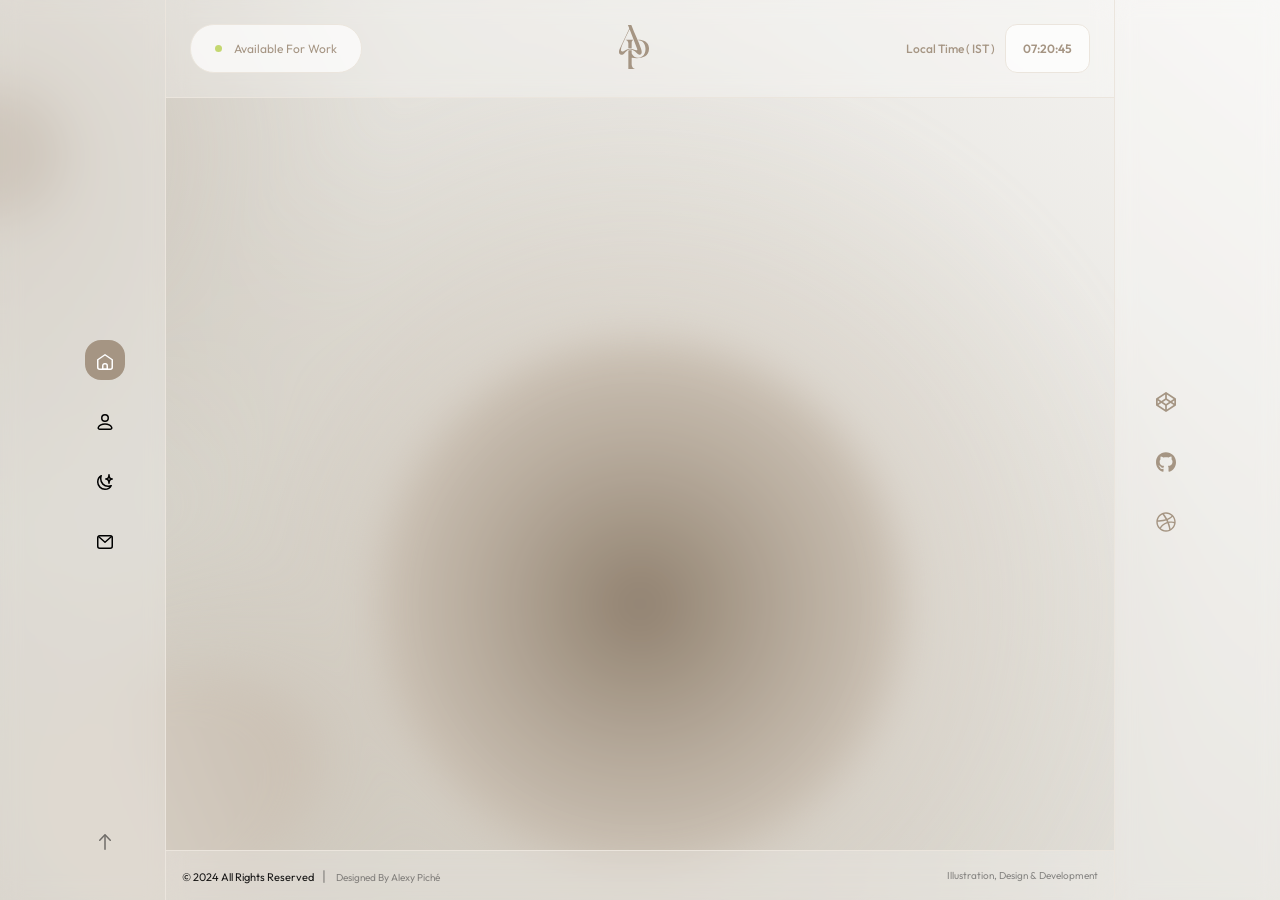
==== commit 1ec56300: "Bug Fixes" ====
--- a/index.html
+++ b/index.html
@@ -133,7 +133,7 @@
             </div>
 
             <!-- MAIN CONTENT -->
-            <div class="main-content">
+            <div class="main-content" id="hero-content">
 
                 <div class="hero-section">
                     <div class="hero-bg">
--- a/styles.css
+++ b/styles.css
@@ -7,7 +7,7 @@
 	font-family: "Outfit", sans-serif;
 	font-weight: 400;
 	font-style: normal;
-	font-size: 16px;
+	font-size: clamp(16px, 1vw, 18px);
 	background-color: #000
 }
 
@@ -253,7 +253,7 @@
 	width: 100%;
 	padding: 1.5rem;
 	border-bottom: 1px solid #ebe5dd;
-	font-size: 12px;
+	font-size: clamp(12px, 0.8vw, 14px);
 	backdrop-filter: blur(10px);
 	-webkit-backdrop-filter: blur(10px);
 	/* Safari */
@@ -533,6 +533,12 @@
 	opacity: 0;
 }
 
+#hero-content {
+	justify-content: flex-end;
+	padding: 0 3rem;
+
+}
+
 @keyframes myAnim {
 	0% {
 		opacity: 0;
@@ -548,7 +554,7 @@
 .hero-section {
 	display: flex;
 	align-items: center;
-	justify-content: space-between;
+	justify-content: flex-end;
 	color: #000000;
 	padding: 0rem;
 	gap: 5rem;
@@ -558,20 +564,22 @@
 .hero-bg {
 	position: fixed;
 	z-index: 1;
-	/* bottom: -15px; */
-	left: 8rem;
+	bottom: 0px;
+	left: 5rem;
 	width: 140%;
 	z-index: 2;
 }
 
 canvas {
-	width: 80%;
+	width: clamp(85%, calc(65vw - 10vh), 200%);
 	filter: sepia(0.25) saturate(0.9) hue-rotate(-10deg) contrast(95%);
 }
 
 
 .hero-info-container {
-	margin-left: 30rem;
+	/* margin-left: 30rem; */
+	position: relative;
+	width: 90%;
 }
 
 #hero-logo-container {
@@ -607,7 +615,7 @@
 	border-radius: 3rem;
 	opacity: 1;
 	left: 150px;
-	font-size: 12px;
+	font-size: clamp(12px, 0.8vw, 14px);
 	font-weight: 700;
 	opacity: 0;
 	background-color: #fff;
@@ -643,7 +651,7 @@
 }
 
 .small-text {
-	font-size: 12px
+	font-size: clamp(12px, 0.8vw, 14px);
 }
 
 #hero-up[data-tooltip]:hover:before {
@@ -653,7 +661,7 @@
 .hero-info-container h1 {
 	font-family: 'DM Serif Display';
 	font-weight: 400;
-	font-size: 72px;
+	font-size: clamp(72px, 5vw, 74px);
 	margin: 1rem 0;
 	margin-left: -10px;
 	text-align: left;
@@ -670,7 +678,7 @@
 .hero-info-container .info {
 	margin: 1rem 0;
 	max-width: 600px;
-	font-size: 16px;
+	/* font-size: 16px; */
 	line-height: 1.5
 }
 
@@ -794,7 +802,7 @@
 	gap: 10px;
 	align-items: center;
 	/* font-family: 'DM Serif Display'; */
-	font-size: 14px;
+	font-size: clamp(14px, 1vw, 15px);
 	text-transform: uppercase
 }
 
@@ -807,7 +815,7 @@
 
 .info p {
 	line-height: 1.5;
-	font-size: 12px
+	font-size: clamp(12px, 0.8vw, 14px);
 }
 
 .form-container {
@@ -832,7 +840,7 @@
 
 .text h1 {
 	font-family: 'DM Serif Display';
-	font-size: 90px;
+	font-size: clamp(90px, 6vw, 95px);
 	text-align: center;
 	text-transform: uppercase;
 	margin-left: -5px;
@@ -844,7 +852,7 @@
 	color: #2e271f;
 	font-weight: 200;
 	text-align: center;
-	font-size: 16px;
+	/* font-size: 16px; */
 }
 
 form {
@@ -861,7 +869,7 @@
 	background-color: transparent;
 	color: #000;
 	font-family: "Outfit", sans-serif;
-	font-size: 16px
+	font-size: 16px;
 }
 
 form textarea {
@@ -873,7 +881,7 @@
 	background-color: transparent;
 	color: #000;
 	font-family: "Outfit", sans-serif;
-	font-size: 16px
+	/* font-size: 16px */
 }
 
 /*  */
@@ -1053,13 +1061,47 @@
 }
 
 footer span {
-	font-size: 10px;
+	font-size: clamp(10px, 0.7vw, 11px);
 	color: #2c2c2c80
 }
 
 span.icon {
-	font-size: 14px;
+	font-size: clamp(14px, 1vw, 15px);
 	position: relative;
 	top: 0;
 	padding: 0 .5rem
+}
+
+@media screen and (max-width: 1400px) {
+	.hero-bg {
+		left: 0;
+		width: 160%;
+	}
+
+	canvas {
+		width: clamp(90%, calc(75vw - 5vh), 220%);
+	}
+
+	.hero-info-container h1 {
+		font-size: clamp(60px, 4.5vw, 72px);
+	}
+}
+
+@media screen and (max-width: 1200px) {
+	.hero-bg {
+		left: -2rem;
+		width: 180%;
+	}
+
+	canvas {
+		width: clamp(95%, calc(80vw), 250%);
+	}
+
+	.hero-info-container h1 {
+		font-size: clamp(50px, 4vw, 65px);
+	}
+
+	.hero-info-container .info {
+		max-width: 400px;
+	}
 }
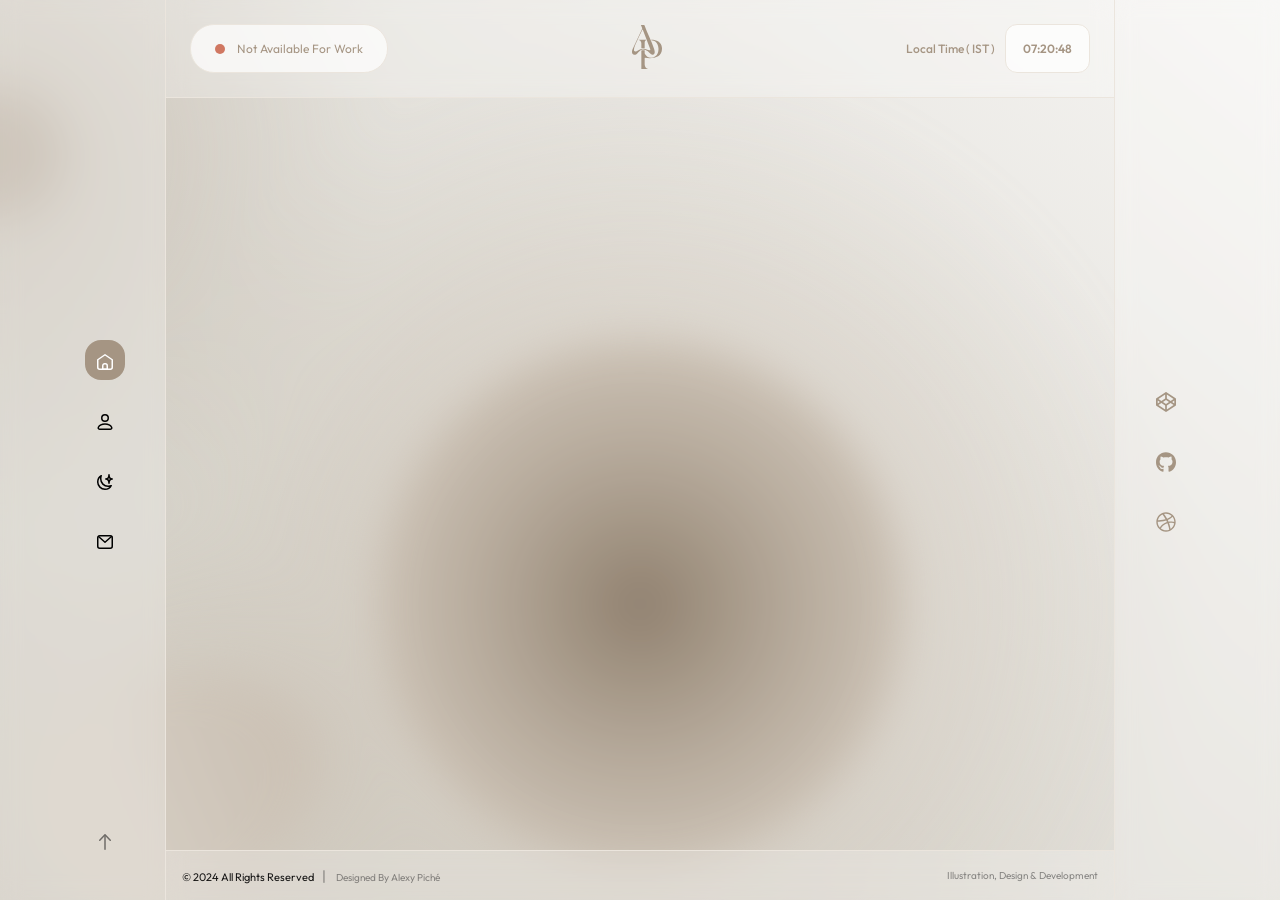
==== commit dc54519f: "Adjustement to mobile layout" ====
--- a/index.html
+++ b/index.html
@@ -116,9 +116,9 @@
             <div class="nav-top">
                 <div class="nav-top-container">
                     <div class="av-btn">
-                        <div class="pulse-green"></div>
-                        <p>Available For Work</p>
-                        <!-- <p>Not Available For Work</p> -->
+                        <div class="pulse-red"></div>
+                        <!-- <p>Available For Work</p> -->
+                        <p>Not Available For Work</p>
                     </div>
 
                     <div class="language-dropdown">
--- a/styles.css
+++ b/styles.css
@@ -18,7 +18,8 @@
 h4,
 h5,
 h6 {
-	margin: 0
+	margin: 0;
+	font-weight: 400;
 }
 
 button {
@@ -295,7 +296,7 @@
 }
 
 .pulse-red {
-	background-color: #cd3c3c;
+	background-color: #d07761;
 	width: 10px;
 	height: 10px;
 	border-radius: 50%;
@@ -535,8 +536,8 @@
 
 #hero-content {
 	justify-content: flex-end;
-	padding: 0 3rem;
-
+	align-items: flex-end;
+	padding: 0 1rem 8rem 1rem;
 }
 
 @keyframes myAnim {
@@ -1072,36 +1073,169 @@
 	padding: 0 .5rem
 }
 
-@media screen and (max-width: 1400px) {
+/* Écrans "carrés" ou plus hauts que larges — ratio proche de 1:1 */
+@media screen and (max-aspect-ratio: 16/10) {
 	.hero-bg {
 		left: 0;
 		width: 160%;
 	}
 
 	canvas {
-		width: clamp(90%, calc(75vw - 5vh), 220%);
-	}
-
-	.hero-info-container h1 {
-		font-size: clamp(60px, 4.5vw, 72px);
-	}
-}
-
-@media screen and (max-width: 1200px) {
+		width: clamp(90%, calc(70vh), 220%);
+	}
+
+	.hero-info-container {
+		margin-left: 20rem;
+	}
+}
+
+@media screen and (max-aspect-ratio: 4/3) {
 	.hero-bg {
 		left: -2rem;
 		width: 180%;
 	}
 
+
 	canvas {
-		width: clamp(95%, calc(80vw), 250%);
+		width: clamp(95%, calc(80vh), 260%);
+	}
+
+	.hero-info-container {
+		margin-left: 15rem;
 	}
 
 	.hero-info-container h1 {
-		font-size: clamp(50px, 4vw, 65px);
+		font-size: clamp(50px, 5.5vh, 72px);
 	}
 
 	.hero-info-container .info {
-		max-width: 400px;
+		max-width: 380px;
+	}
+}
+
+/* Écran ultra-wide (2600px x 1075px) */
+@media screen and (min-aspect-ratio: 2/1) {
+	.hero-bg {
+		left: 15rem;
+		/* width: 55%; */
+	}
+
+	#hero-content {
+		padding-right: 10rem;
+	}
+
+	canvas {
+		width: clamp(70%, calc(65vh), 150%);
+	}
+
+	.hero-info-container {
+		margin-left: 28rem;
+	}
+
+	.hero-info-container h1 {
+		font-size: clamp(80px, 6vw, 110px);
+	}
+
+	.hero-info-container .info {
+		font-size: clamp(16px, 1.2vw, 20px);
+		max-width: 500px;
+	}
+
+	.hero-info-container p:first-child {
+		font-size: clamp(14px, 1vw, 16px);
+	}
+}
+
+
+/* MOBILE — layout vertical */
+@media screen and (max-width: 768px) {
+	.av-btn {
+		padding: 0.9rem;
+		flex-direction: column;
+		align-items: center;
+		gap: .5rem;
+		color: #A59583;
+		max-width: 100px;
+		text-align: center;
+	}
+
+	.time-container {
+		display: flex;
+		flex-direction: column-reverse;
+		align-items: center;
+		gap: 10px;
+	}
+
+	#hero-content {
+		justify-content: flex-start;
+		align-items: flex-start;
+		padding: 0 1rem 8rem 1rem;
+	}
+
+	.hero-section {
+		flex-direction: column-reverse;
+		align-items: center;
+		justify-content: center;
+		gap: 0;
+		height: 40vh;
+	}
+
+
+	.hero-bg {
+		height: 55vh;
+		left: -15vw;
+		bottom: -15vh;
+	}
+
+	canvas {
+		width: 300vw;
+		position: relative;
+		top: -15vh;
+		filter: sepia(0.25) saturate(0.9) hue-rotate(-10deg) contrast(95%);
+	}
+
+	.hero-info-container {
+		margin-left: 0;
+		text-align: center;
+		padding-top: 2rem;
+		z-index: 10;
+	}
+
+	.hero-info-container p:first-child {
+		letter-spacing: 0.5em;
+	}
+
+	.hero-info-container h1 {
+		font-size: clamp(48px, 10vw, 64px);
+		text-align: center;
+		margin-left: 0;
+	}
+
+	.hero-info-container .info {
+		max-width: 100%;
+	}
+
+	.hero-btn {
+		justify-content: center;
+	}
+
+	.main-content {
+		padding: 0 1rem;
+		align-items: flex-start;
+	}
+
+	/* Cacher les navs latérales sur mobile */
+	.nav-left,
+	.nav-right {
+		display: none;
+	}
+
+	.middle-part {
+		width: 100%;
+	}
+
+	footer {
+		right: 0;
+		width: 100%;
 	}
 }
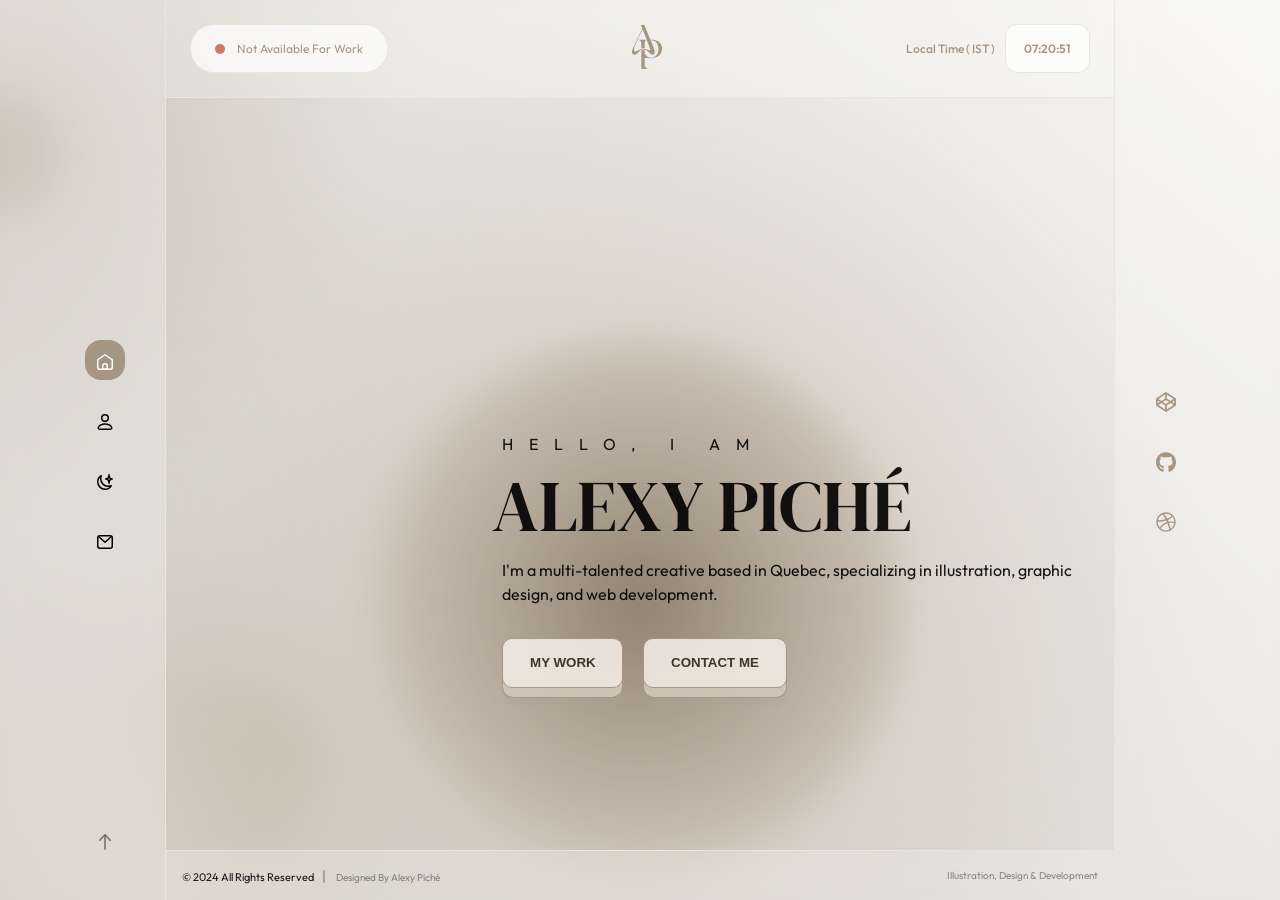
==== commit 46e0f495: "About me Page content and style added" ====
--- a/index.html
+++ b/index.html
@@ -141,7 +141,7 @@
                     </div>
                     <div class="hero-info-container">
                         <p>Hello, I am</p>
-                        <h1 class="hover-effect">Alexy Piche</h1>
+                        <h1 class="hover-effect">Alexy Piché</h1>
                         <p class="info">
                             I'm a multi-talented creative based in Quebec, specializing in illustration, graphic design,
                             and web development.
--- a/styles.css
+++ b/styles.css
@@ -249,9 +249,10 @@
 /* TOP NAVIGATION */
 .nav-top {
 	height: auto;
+	position: fixed;
 	background-color: rgba(255, 255, 255, 0.25);
 	color: #fff;
-	width: 100%;
+	width: 74%;
 	padding: 1.5rem;
 	border-bottom: 1px solid #ebe5dd;
 	font-size: clamp(12px, 0.8vw, 14px);
@@ -532,6 +533,7 @@
 	align-items: center;
 	justify-content: center;
 	opacity: 0;
+	margin-top: 6rem;
 }
 
 #hero-content {
@@ -766,7 +768,7 @@
 	justify-content: center;
 	align-items: center;
 	color: #000000;
-	gap: 1rem
+	gap: 1rem;
 }
 
 .flex {
@@ -775,7 +777,7 @@
 	flex-direction: row;
 	justify-content: space-between;
 	gap: 2rem;
-	width: 100%
+	width: 100%;
 }
 
 .contactInfo-container {
@@ -906,6 +908,17 @@
 
 /* ABOUT PAGE */
 
+ul {
+	margin: 0;
+}
+
+h4 {
+	font-weight: 800;
+	color: #A59583;
+	text-transform: uppercase;
+	/* margin-bottom: 0.25rem; */
+}
+
 .grid {
 	display: grid;
 	grid-template-columns: repeat(4, 1fr);
@@ -913,30 +926,34 @@
 	grid-column-gap: 1rem;
 	grid-row-gap: 1rem;
 	width: 100%;
-	place-items: center stretch;
+	place-items: stretch stretch;
+	margin-bottom: 5rem;
 }
 
 .grid>div {
-	background-color: rgba(0, 0, 0, 0.75);
-	padding: 2rem;
+	background-color: rgba(255, 255, 255, 0.50);
+	border: 1px solid #ebe5dd;
+	padding: 1rem 2rem;
 	border-radius: 3rem;
+	display: flex;
+	flex-direction: column;
+	justify-content: center;
 }
 
 .grid>div span {
-	background: #19F578;
-	background: linear-gradient(to top left, #19F578 0%, #32DDDF 100%);
+	text-transform: uppercase;
+	background: #a59583;
 	-webkit-background-clip: text;
 	background-clip: text;
 	-webkit-text-fill-color: transparent;
-	font-weight: 600;
+	font-weight: 800;
 	font-size: 14px;
 }
 
 .grid .divider {
 	height: 1px;
 	width: 100%;
-	background: rgb(25, 245, 120);
-	background: linear-gradient(323deg, rgba(25, 245, 120, 1) 0%, rgba(50, 221, 223, 1) 100%);
+	background: #a59583;
 }
 
 .tools .divider,
@@ -945,17 +962,19 @@
 .div7 .divider,
 .about-me .divider {
 	margin-top: 1rem;
-	margin-bottom: 2rem;
+	margin-bottom: 1rem;
 }
 
 .about-me p {
 	display: flex;
 	align-items: center;
-	justify-content: space-between;
-}
+	gap: 0.2rem;
+	/* justify-content: space-between; */
+}
+
 
 .about-me svg {
-	color: #19F578;
+	color: #a59583;
 	width: 20px;
 	margin-right: 3px;
 }
@@ -963,11 +982,14 @@
 .div5 .divider,
 .div6 .divider {
 	margin-bottom: 1rem;
-	margin-top: 2rem;
+	/* margin-top: 2rem; */
 }
 
 .about-me img {
-	width: 130px;
+	width: 50%;
+	height: 100%;
+	object-fit: cover;
+	/* ou contain selon ton besoin */
 	border-radius: 3rem;
 	margin: 0 1rem 1rem 0;
 }
@@ -975,31 +997,80 @@
 .about-me .av-btn {
 	padding: 0.5rem 1rem;
 	margin-bottom: .5rem;
-	background-color: black;
-}
-
+	border: 1px solid var(--color-border);
+	background-color: #ffffffb1;
+}
+
+.about-me>.bottom p {
+	margin-top: 0.25rem;
+	font-weight: 200;
+}
+
+.ul-custom {
+	display: flex;
+	align-items: center;
+	gap: 0.25em;
+	margin-top: 0.25rem;
+	font-weight: 300;
+}
+
+
+.ul-custom img {
+	width: 1.2em;
+}
+
+.icon-wrapper {
+	display: flex;
+	justify-content: space-around;
+}
+
+.icon-wrapper img {
+	width: 3em;
+}
 
 
 .tools .bottom {
 	display: grid;
-	grid-template-columns: repeat(2, 1fr);
+	grid-template-columns: repeat(1, 1fr);
 	grid-template-rows: repeat(2, 1fr);
+	align-items: start;
+	gap: 0.5rem;
+}
+
+.tool-item {
+	display: flex;
+	gap: 1em;
+	/* margin-bottom: 0.5rem; */
+}
+
+.tool-item img {
+	width: 1.5em;
 }
 
 .about-me .top {
 	display: flex;
 	align-items: start;
-	justify-content: space-evenly;
+	justify-content: space-around;
 	text-align: center;
 }
 
 .about-me .top h3 {
+	font-weight: 400;
 	font-family: 'DM Serif Display';
 	text-transform: uppercase;
 	margin-bottom: 0.5rem;
 	font-size: 25px;
 }
 
+.tools h3 {
+	text-transform: uppercase;
+	font-weight: 800;
+}
+
+.tools span {
+	text-transform: uppercase;
+}
+
 #about {
 	/* padding: 0; */
 	width: 100%;
@@ -1030,11 +1101,30 @@
 }
 
 .div7 {
-	grid-area: 3 / 3 / 5 / 4;
+	grid-area: 3 / 3 / 4 / 5;
 }
 
 .div8 {
-	grid-area: 3 / 4 / 5 / 5;
+	grid-area: 4 / 3 / 5 / 5;
+}
+
+#btn-about {
+	height: 50%;
+	font-size: clamp(14px, 1vw, 15px);
+	margin-bottom: 1rem;
+}
+
+.numbers {
+	font-size: 4em;
+	font-family: 'DM Serif Display';
+	font-weight: 400;
+}
+
+#numbers-plus {
+	font-size: 0.9em;
+	font-weight: 500;
+	font-family: 'Outfit';
+	padding-left: 0.5rem;
 }
 
 /* FOOTER */
@@ -1234,8 +1324,208 @@
 		width: 100%;
 	}
 
+	.nav-top {
+		width: 100%;
+	}
+
 	footer {
 		right: 0;
 		width: 100%;
 	}
+}
+
+/* Tablette Contact */
+@media screen and (max-width: 1100px) {
+	.contact-section .flex {
+		flex-wrap: wrap;
+	}
+
+	.form-container {
+		width: 100%;
+	}
+
+	.contactInfo-container {
+		width: 100%;
+		flex-direction: row;
+		gap: 2rem;
+	}
+}
+
+/* Mobile Contact */
+@media screen and (max-width: 768px) {
+	.contact-section .flex {
+		flex-direction: column;
+	}
+
+	.contactInfo-container {
+		flex-direction: column;
+		width: 100%;
+	}
+
+	.text h1 {
+		font-size: clamp(48px, 8vw, 72px);
+	}
+}
+
+/* ---- ABOUT PAGE RESPONSIVE ---- */
+
+/* Tablette (1100px) */
+@media screen and (max-width: 1200px) {
+	.grid {
+		grid-template-columns: repeat(2, 1fr);
+		grid-template-rows: auto;
+	}
+
+	.about-me {
+		grid-area: auto / 1 / auto / 3;
+	}
+
+	.tools {
+		grid-area: auto / 1 / auto / 3;
+	}
+
+	.my_languages {
+		grid-area: auto / 1 / auto / 2;
+	}
+
+	.available {
+		grid-area: auto / 2 / auto / 3;
+	}
+
+	.div5 {
+		grid-area: auto / 1 / auto / 2;
+	}
+
+	.div6 {
+		grid-area: auto / 2 / auto / 3;
+	}
+
+	.div7 {
+		grid-area: auto / 1 / auto / 2;
+	}
+
+	.div8 {
+		grid-area: auto / 2 / auto / 3;
+	}
+
+	#btn-about {
+		width: 100%;
+		height: auto;
+		padding: 1.25em;
+	}
+}
+
+/* Mobile (768px) */
+@media screen and (max-width: 768px) {
+
+	.grid {
+		grid-template-columns: 1fr;
+		grid-template-rows: auto;
+		margin-bottom: 4rem;
+	}
+
+
+	.info .av-btn {
+		max-width: 100%;
+	}
+
+	.about-me,
+	.tools,
+	.my_languages,
+	.available,
+	.div5,
+	.div6,
+	.div7,
+	.div8 {
+		grid-area: auto;
+		text-align: center;
+	}
+
+	.grid>div {
+		align-items: center;
+	}
+
+	.tool-item {
+		text-align: left;
+	}
+
+	.about-me .top {
+		flex-direction: column;
+		align-items: center;
+		text-align: center;
+	}
+
+	.about-me .bottom {
+		text-align: center;
+	}
+
+	.about-me img {
+		width: 90%;
+		/* height: 120px; */
+		margin: 0 0 1rem 0;
+	}
+
+	.div5,
+	.div6 {
+		display: flex;
+		flex-direction: row;
+		justify-content: space-between;
+		align-items: center;
+	}
+
+	.numbers {
+		font-size: 3em;
+	}
+
+	.text h1 {
+		font-size: clamp(48px, 8vw, 72px);
+	}
+
+	#btn-about {
+		width: 100%;
+		height: auto;
+	}
+}
+
+/* Ultra-wide About */
+@media screen and (min-aspect-ratio: 2/1) {
+	.grid {
+		grid-template-columns: repeat(5, 1fr);
+	}
+
+	.about-me {
+		grid-area: 1 / 1 / 3 / 3;
+	}
+
+	.tools {
+		grid-area: 3 / 1 / 5 / 3;
+	}
+
+	.my_languages {
+		grid-area: 1 / 3 / 2 / 4;
+	}
+
+	.available {
+		grid-area: 1 / 4 / 2 / 5;
+	}
+
+	.div5 {
+		grid-area: 2 / 3 / 3 / 4;
+	}
+
+	.div6 {
+		grid-area: 2 / 4 / 3 / 5;
+	}
+
+	.div7 {
+		grid-area: 3 / 3 / 4 / 5;
+	}
+
+	.div8 {
+		grid-area: 4 / 3 / 5 / 6;
+	}
+
+	.text h1 {
+		font-size: clamp(80px, 5vw, 100px);
+	}
 }
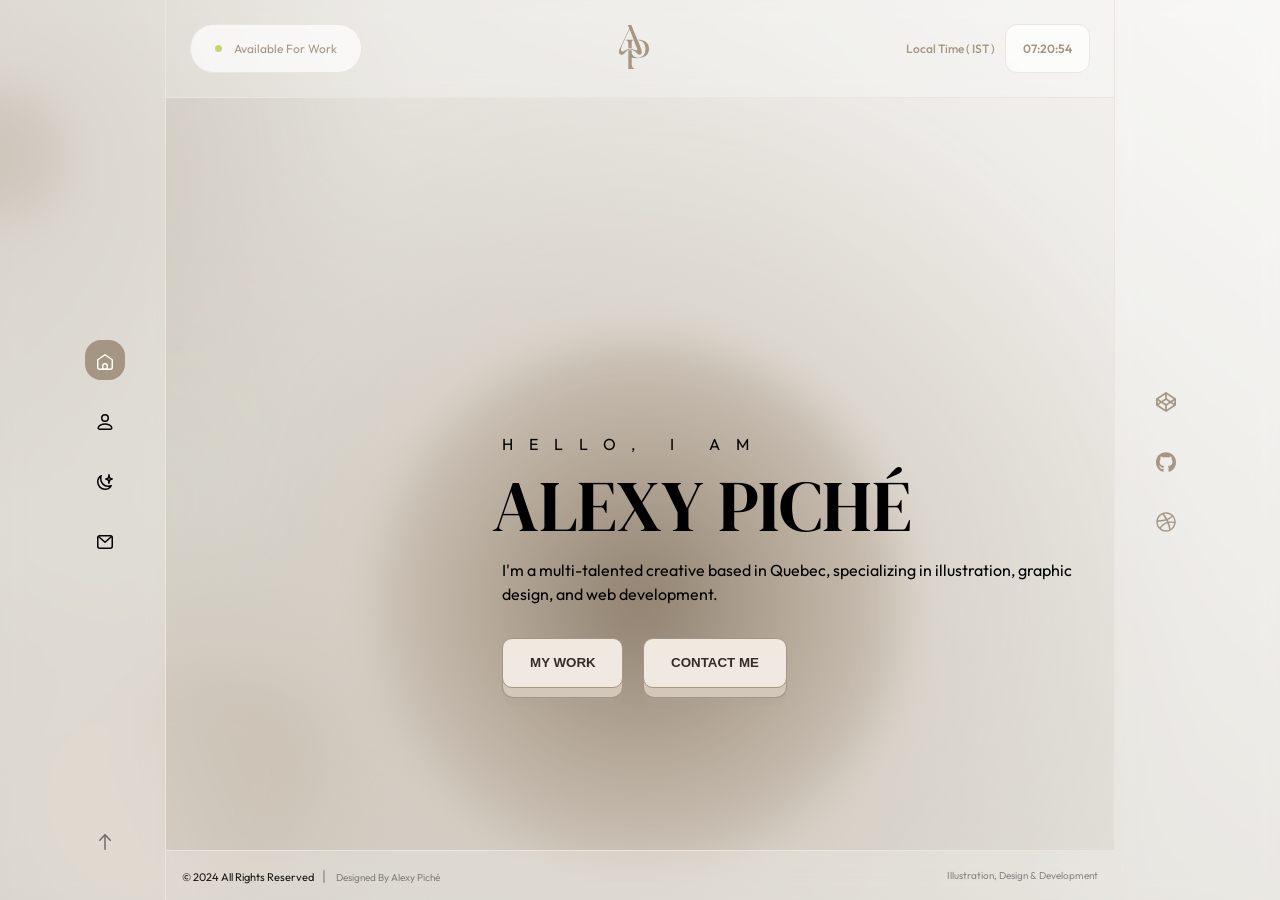
==== commit 1f114279: "Responsive About Page" ====
--- a/index.html
+++ b/index.html
@@ -116,9 +116,9 @@
             <div class="nav-top">
                 <div class="nav-top-container">
                     <div class="av-btn">
-                        <div class="pulse-red"></div>
-                        <!-- <p>Available For Work</p> -->
-                        <p>Not Available For Work</p>
+                        <div class="pulse-green"></div>
+                        <p>Available For Work</p>
+                        <!-- <p>Not Available For Work</p> -->
                     </div>
 
                     <div class="language-dropdown">
--- a/styles.css
+++ b/styles.css
@@ -933,7 +933,7 @@
 .grid>div {
 	background-color: rgba(255, 255, 255, 0.50);
 	border: 1px solid #ebe5dd;
-	padding: 1rem 2rem;
+	padding: 1.5rem 2rem;
 	border-radius: 3rem;
 	display: flex;
 	flex-direction: column;
@@ -987,10 +987,10 @@
 
 .about-me img {
 	width: 50%;
-	height: 100%;
+	height: 90%;
 	object-fit: cover;
 	/* ou contain selon ton besoin */
-	border-radius: 3rem;
+	border-radius: 2rem;
 	margin: 0 1rem 1rem 0;
 }
 
@@ -1049,8 +1049,8 @@
 
 .about-me .top {
 	display: flex;
-	align-items: start;
-	justify-content: space-around;
+	align-items: center;
+	justify-content: space-evenly;
 	text-align: center;
 }
 
@@ -1376,6 +1376,10 @@
 		grid-template-rows: auto;
 	}
 
+	.grid>div {
+		padding: 2rem;
+	}
+
 	.about-me {
 		grid-area: auto / 1 / auto / 3;
 	}
@@ -1494,35 +1498,40 @@
 	}
 
 	.about-me {
-		grid-area: 1 / 1 / 3 / 3;
+		grid-area: 1 / 1 / 3 / 4;
+	}
+
+	.about-me img {
+		width: 50%;
+		height: 80%;
 	}
 
 	.tools {
-		grid-area: 3 / 1 / 5 / 3;
+		grid-area: 3 / 1 / 4 / 3;
 	}
 
 	.my_languages {
-		grid-area: 1 / 3 / 2 / 4;
+		grid-area: 1 / 4 / 2 / 4;
 	}
 
 	.available {
-		grid-area: 1 / 4 / 2 / 5;
+		grid-area: 1 / 5 / 2 / 5;
 	}
 
 	.div5 {
-		grid-area: 2 / 3 / 3 / 4;
+		grid-area: 2 / 4 / 3 / 4;
 	}
 
 	.div6 {
-		grid-area: 2 / 4 / 3 / 5;
+		grid-area: 2 / 5 / 3 / 5;
 	}
 
 	.div7 {
-		grid-area: 3 / 3 / 4 / 5;
+		grid-area: 3 / 3 / 4 / 4;
 	}
 
 	.div8 {
-		grid-area: 4 / 3 / 5 / 6;
+		grid-area: 3 / 4 / 4 / 6;
 	}
 
 	.text h1 {
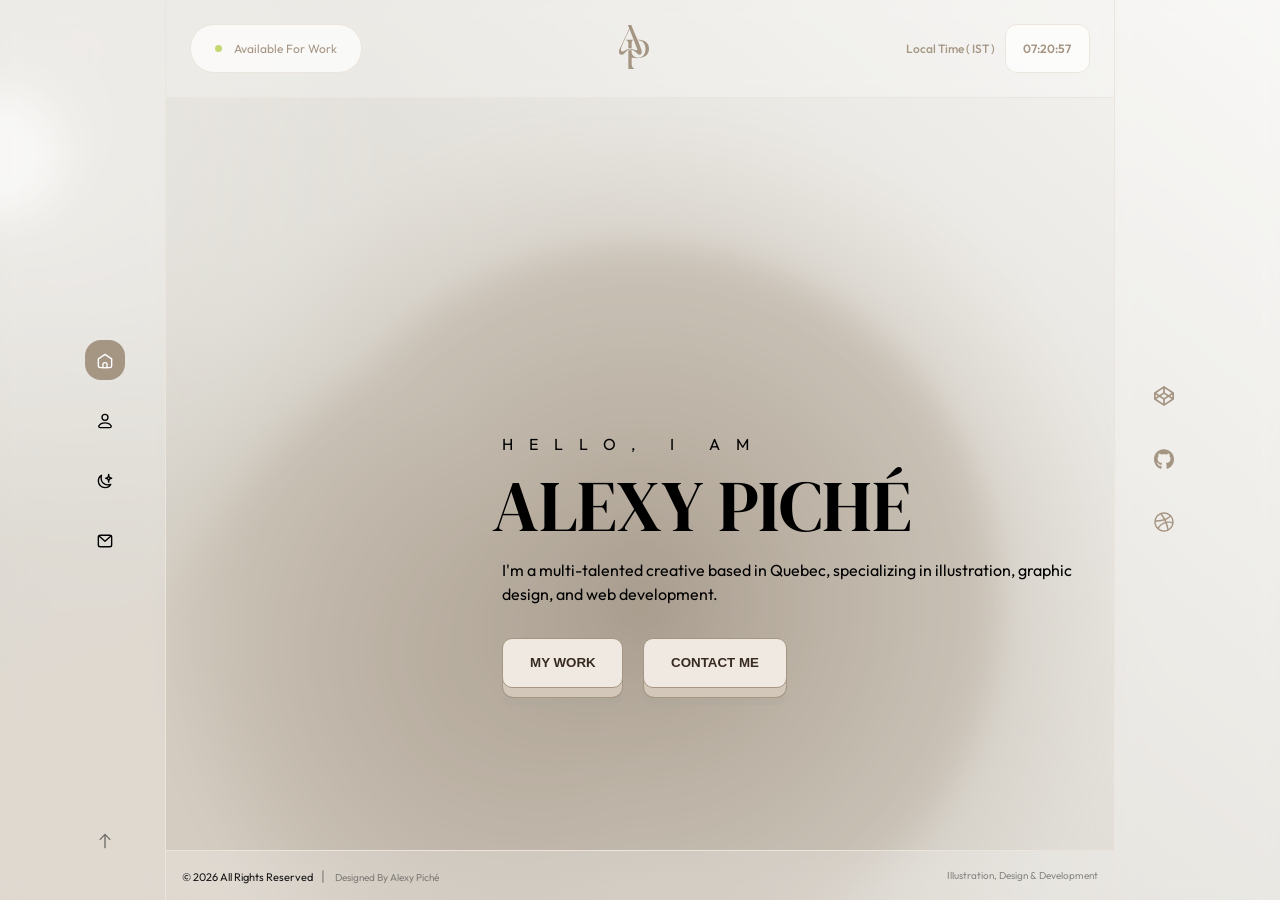
==== commit bc33fa31: "Background Animation Fixes" ====
--- a/index.html
+++ b/index.html
@@ -31,7 +31,6 @@
             <div class="g2"></div>
             <div class="g3"></div>
             <div class="g4"></div>
-            <div class="g5"></div>
             <div class="interactive" style="--data-color: 190,179,165"></div>
         </div>
     </div>
@@ -120,6 +119,11 @@
                         <p>Available For Work</p>
                         <!-- <p>Not Available For Work</p> -->
                     </div>
+                    <button class="hamburger" id="hamburger">
+                        <span></span>
+                        <span></span>
+                        <span></span>
+                    </button>
 
                     <div class="language-dropdown">
                         <img src="img/AP-Logo.svg" alt="">
@@ -198,9 +202,16 @@
     </div>
 
     <footer>
-        <p>&copy; 2024 All rights reserved<span class="icon">|</span> <span>Designed by Alexy Piché</span></p>
+        <p>&copy; 2026 All rights reserved<span class="icon">|</span> <span>Designed by Alexy Piché</span></p>
         <span>Illustration, Design & Development</span>
     </footer>
+
+    <div class="mobile-menu" id="mobile-menu">
+        <a href="index.html">Home</a>
+        <a href="about.html">About</a>
+        <a href="work.html">Work</a>
+        <a href="contact.html">Contact</a>
+    </div>
 
     <script src="https://unpkg.com/@rive-app/canvas@2.9.1"></script>
     <script>
--- a/styles.css
+++ b/styles.css
@@ -46,15 +46,23 @@
 	--color4: 190, 179, 165;
 	--color5: 206, 195, 182;
 	--color6: 165, 149, 131;
-	--color-interactive: 190, 179, 165;
+	--color-interactive: 246, 245, 243;
 	--color-border: #ebe5dd;
-	--circle-size: 70%;
+	--circle-size: 125%;
 	--blending: multiply;
 }
 
 img {
 	width: 100%;
 	height: auto
+}
+
+.hamburger {
+	display: none;
+}
+
+.mobile-menu {
+	display: none;
 }
 
 /* BACKGROUND */
@@ -93,7 +101,7 @@
 }
 
 .gradients-container {
-	filter: url(#goo) blur(20px);
+	filter: url(#goo) blur(15px);
 	width: 100%;
 	height: 100%
 }
@@ -138,19 +146,6 @@
 	opacity: 1
 }
 
-.g6 {
-	position: absolute;
-	background: radial-gradient(circle at center, rgba(var(--color6), 0.8) 0, rgba(var(--color6), 0) 50%) no-repeat;
-	mix-blend-mode: var(--blending);
-	width: var(--circle-size);
-	height: var(--circle-size);
-	top: calc(50% - var(--circle-size) / 2 + 200px);
-	left: calc(50% - var(--circle-size) / 2 - 500px);
-	transform-origin: calc(50% + 400px);
-	animation: moveInCircle 40s linear infinite;
-	opacity: 1
-}
-
 .g4 {
 	position: absolute;
 	background: radial-gradient(circle at center, rgba(var(--color4), 0.8) 0, rgba(var(--color4), 0) 50%) no-repeat;
@@ -164,18 +159,6 @@
 	opacity: .7
 }
 
-.g5 {
-	position: absolute;
-	background: radial-gradient(circle at center, rgba(var(--color5), 0.8) 0, rgba(var(--color5), 0) 50%) no-repeat;
-	mix-blend-mode: var(--blending);
-	width: calc(var(--circle-size) * 2);
-	height: calc(var(--circle-size) * 2);
-	top: calc(50% - var(--circle-size));
-	left: calc(50% - var(--circle-size));
-	transform-origin: calc(50% - 800px) calc(50% + 200px);
-	animation: moveInCircle 20s ease infinite;
-	opacity: 1
-}
 
 .interactive {
 	position: absolute;
@@ -241,7 +224,7 @@
 
 .middle-part {
 	width: 74%;
-	z-index: 88;
+	z-index: 20;
 	margin: 0 auto
 }
 
@@ -254,6 +237,7 @@
 	color: #fff;
 	width: 74%;
 	padding: 1.5rem;
+	z-index: 10000;
 	border-bottom: 1px solid #ebe5dd;
 	font-size: clamp(12px, 0.8vw, 14px);
 	backdrop-filter: blur(10px);
@@ -407,17 +391,31 @@
 [data-tooltip]:before {
 	/* required code */
 	content: attr(data-tooltip);
-	position: relative;
+	position: absolute;
 	opacity: 0;
 	/* customizable */
-	top: 3px;
-	left: 40px;
+	top: 0;
+	left: calc(100% + 10px);
+	transform: translateY(-50%);
 	transform: translateX(0);
 	transition: 700ms all ease;
 	padding: 12px 20px;
 	color: var(--data-color);
 	border: 1px solid #ffffff4c;
 	border-radius: 1rem;
+	white-space: nowrap;
+}
+
+.icon-btn-right[data-tooltip]:before {
+	/* customizable */
+	position: absolute;
+	top: 0;
+	right: calc(100% + 10px);
+	/* transform: translateY(-50%); */
+	left: auto;
+	float: right;
+	text-transform: uppercase;
+	white-space: nowrap;
 }
 
 [data-tooltip]:hover:before {
@@ -444,7 +442,20 @@
 	height: 40px;
 	border-radius: 1rem;
 	transition: .5s;
-	padding: 0.6rem 0.5rem 0.5rem 0.5rem
+	padding: 0.6rem 0.5rem 0.5rem 0.5rem;
+	position: relative;
+	display: flex;
+	align-items: center;
+	justify-content: center;
+}
+
+.icon-btn a,
+.icon-btn-right {
+	display: flex;
+	align-items: center;
+	justify-content: center;
+	width: 100%;
+	height: 100%;
 }
 
 .icon-btn:hover,
@@ -457,18 +468,15 @@
 .icon-btn svg {
 	color: #000000;
 	transition: 1s;
-	position: relative;
-	top: -16px;
-	left: -1px
+	position: static;
 }
 
 .icon-btn-right svg {
 	color: #a59583;
 	transition: 1s;
-	position: relative;
+	position: static;
 	top: -40px;
-	width: 100%;
-	padding-left: 2px;
+	width: 20px;
 }
 
 .icon-btn:hover svg,
@@ -476,13 +484,6 @@
 	color: var(--data-color)
 }
 
-.icon-btn-right[data-tooltip]:before {
-	/* customizable */
-	top: -9px;
-	left: -40px;
-	float: right;
-	text-transform: uppercase
-}
 
 #active {
 	background-color: var(--data-color)
@@ -1059,7 +1060,9 @@
 	font-family: 'DM Serif Display';
 	text-transform: uppercase;
 	margin-bottom: 0.5rem;
-	font-size: 25px;
+	/* font-size: 25px; */
+	/* font-size: 2vw; */
+	font-size: clamp(25px, 1.5vw, 60px)
 }
 
 .tools h3 {
@@ -1270,6 +1273,10 @@
 		height: 40vh;
 	}
 
+	.main-content {
+		margin-top: 9rem;
+	}
+
 
 	.hero-bg {
 		height: 55vh;
@@ -1497,6 +1504,10 @@
 		grid-template-columns: repeat(5, 1fr);
 	}
 
+	.info h3 {
+		/* font-size: 50em; */
+	}
+
 	.about-me {
 		grid-area: 1 / 1 / 3 / 4;
 	}
@@ -1537,4 +1548,99 @@
 	.text h1 {
 		font-size: clamp(80px, 5vw, 100px);
 	}
+}
+
+/* MOBILE MENU */
+@media screen and (max-width: 768px) {
+	.av-btn {
+		display: none;
+	}
+
+	.hamburger {
+		display: flex;
+		flex-direction: column;
+		justify-content: space-between;
+		width: 28px;
+		height: 20px;
+		background: transparent;
+		border: none;
+		margin-right: 1.5rem;
+		margin-left: 1rem;
+		cursor: pointer;
+		padding: 0;
+		z-index: 10001;
+	}
+
+	.hamburger span {
+		display: block;
+		width: 100%;
+		height: 2px;
+		background-color: #A59583;
+		border-radius: 2px;
+		transition: all 0.3s ease;
+		transform-origin: center;
+	}
+
+	/* Transformation en X */
+	.hamburger.open span:nth-child(1) {
+		transform: translateY(9px) rotate(45deg);
+	}
+
+	.hamburger.open span:nth-child(2) {
+		opacity: 0;
+	}
+
+	.hamburger.open span:nth-child(3) {
+		transform: translateY(-9px) rotate(-45deg);
+	}
+
+	/* Overlay menu */
+	.mobile-menu {
+		position: fixed;
+		top: 122px;
+		left: 0;
+		width: 100vw;
+		height: calc(100vh - 122px);
+		background: rgba(165, 149, 131, 0.95);
+		backdrop-filter: blur(10px);
+		display: flex;
+		flex-direction: column;
+		justify-content: center;
+		align-items: center;
+		gap: 2rem;
+		z-index: 9998;
+		opacity: 0;
+		pointer-events: none;
+		transition: opacity 0.4s ease;
+	}
+
+	.mobile-menu.open {
+		opacity: 1;
+		pointer-events: all;
+	}
+
+	.mobile-menu a {
+		font-family: 'DM Serif Display';
+		font-size: 3rem;
+		color: #e7e1d8;
+		font-weight: 100;
+		text-transform: uppercase;
+		letter-spacing: 0.1em;
+		transition: color 0.3s ease;
+	}
+
+	.mobile-menu a:hover {
+		color: #A59583;
+	}
+}
+
+/* Cacher hamburger sur desktop */
+@media screen and (min-width: 769px) {
+	.hamburger {
+		display: none;
+	}
+
+	.mobile-menu {
+		display: none;
+	}
 }
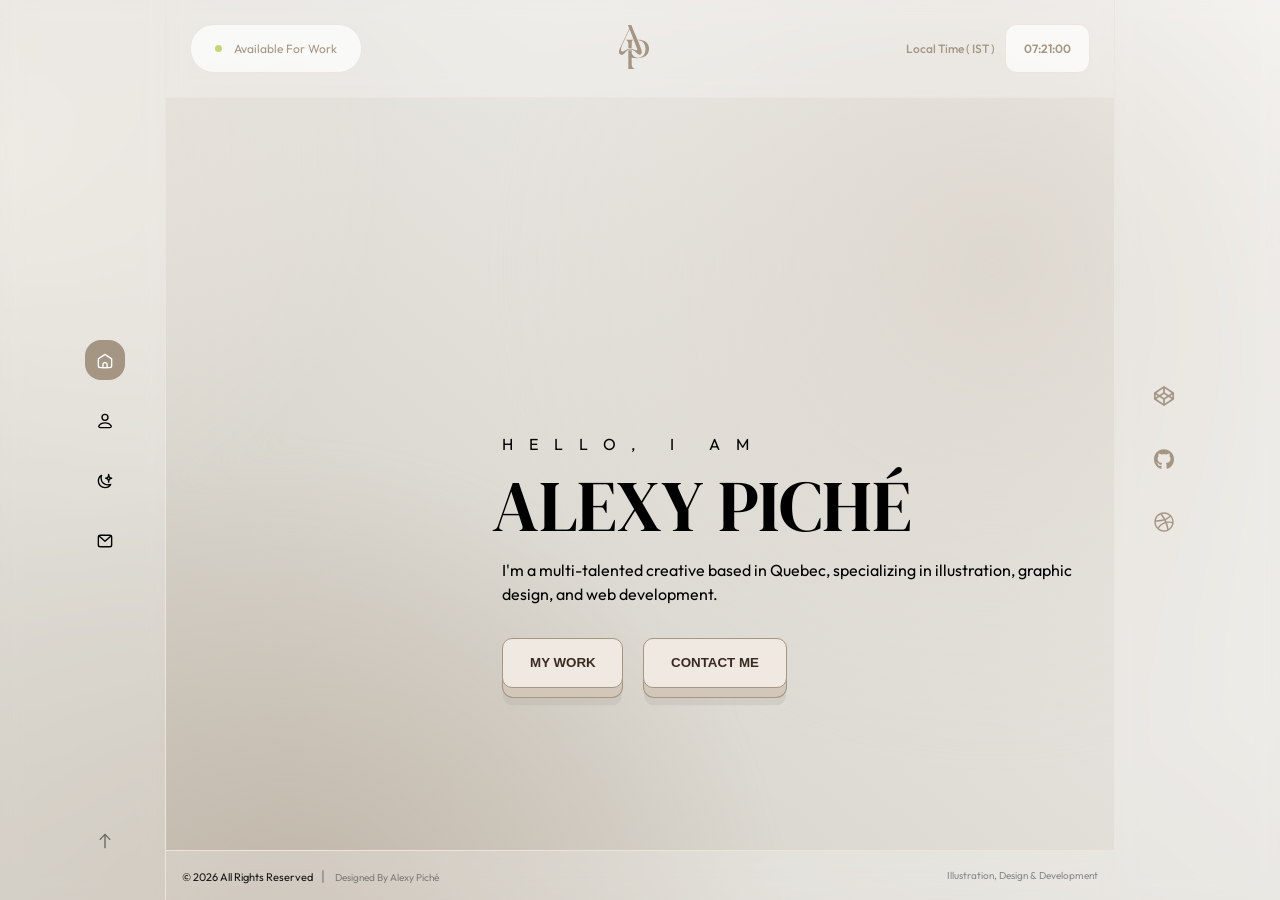
==== commit 80018843: "Fixed Mobile Layout, Added base to projects page layout" ====
--- a/index.html
+++ b/index.html
@@ -29,8 +29,6 @@
         <div class="gradients-container">
             <div class="g1"></div>
             <div class="g2"></div>
-            <div class="g3"></div>
-            <div class="g4"></div>
             <div class="interactive" style="--data-color: 190,179,165"></div>
         </div>
     </div>
--- a/styles.css
+++ b/styles.css
@@ -46,7 +46,7 @@
 	--color4: 190, 179, 165;
 	--color5: 206, 195, 182;
 	--color6: 165, 149, 131;
-	--color-interactive: 246, 245, 243;
+	--color-interactive: 239, 233, 225;
 	--color-border: #ebe5dd;
 	--circle-size: 125%;
 	--blending: multiply;
@@ -101,7 +101,7 @@
 }
 
 .gradients-container {
-	filter: url(#goo) blur(15px);
+	filter: blur(15px);
 	width: 100%;
 	height: 100%
 }
@@ -109,56 +109,24 @@
 /* INDIVIDUAL BACKGROUND GRADIENTS */
 .g1 {
 	position: absolute;
-	background: radial-gradient(circle at center, rgba(var(--color1), 0.8) 0, rgba(var(--color1), 0) 50%) no-repeat;
+	background: radial-gradient(circle at center, rgba(var(--color1), 0.9) 0, rgba(var(--color1), 0) 50%) no-repeat;
 	mix-blend-mode: var(--blending);
 	width: var(--circle-size);
 	height: var(--circle-size);
-	top: calc(50% - var(--circle-size) / 2);
-	left: calc(50% - var(--circle-size) / 2);
-	transform-origin: center center;
-	animation: moveVertical 30s ease infinite;
-	opacity: 1
+	top: -50vh;
+	right: -40vw;
 }
 
 .g2 {
 	position: absolute;
-	background: radial-gradient(circle at center, rgba(var(--color2), 0.8) 0, rgba(var(--color2), 0) 50%) no-repeat;
+	background: radial-gradient(circle at center, rgba(var(--color4), 0.9) 0, rgba(var(--color4), 0) 50%) no-repeat;
 	mix-blend-mode: var(--blending);
 	width: var(--circle-size);
 	height: var(--circle-size);
-	top: calc(50% - var(--circle-size) / 2);
-	left: calc(50% - var(--circle-size) / 2);
-	transform-origin: calc(50% - 400px);
-	animation: moveInCircle 20s reverse infinite;
-	opacity: 1
-}
-
-.g3 {
-	position: absolute;
-	background: radial-gradient(circle at center, rgba(var(--color3), 0.8) 0, rgba(var(--color3), 0) 50%) no-repeat;
-	mix-blend-mode: var(--blending);
-	width: var(--circle-size);
-	height: var(--circle-size);
-	top: calc(50% - var(--circle-size) / 2 + 200px);
-	left: calc(50% - var(--circle-size) / 2 - 500px);
-	transform-origin: calc(50% + 400px);
-	animation: moveInCircle 40s linear infinite;
-	opacity: 1
-}
-
-.g4 {
-	position: absolute;
-	background: radial-gradient(circle at center, rgba(var(--color4), 0.8) 0, rgba(var(--color4), 0) 50%) no-repeat;
-	mix-blend-mode: var(--blending);
-	width: var(--circle-size);
-	height: var(--circle-size);
-	top: calc(50% - var(--circle-size) / 2);
-	left: calc(50% - var(--circle-size) / 2);
-	transform-origin: calc(50% - 200px);
-	animation: moveHorizontal 40s ease infinite;
-	opacity: .7
-}
-
+	bottom: -50vh;
+	left: -40vw;
+	/* Pas d'animation — statique */
+}
 
 .interactive {
 	position: absolute;
@@ -168,7 +136,7 @@
 	height: 100%;
 	top: -50%;
 	left: -50%;
-	opacity: .7
+	opacity: .8
 }
 
 /* GRADIENT ANIMATIONS */
@@ -1166,6 +1134,191 @@
 	padding: 0 .5rem
 }
 
+/* PROJECTS PAGE */
+
+.work-section {
+	margin: 3rem 2rem 7rem 2rem;
+	width: 100%;
+}
+
+.work-grid {
+	margin-top: 3rem;
+	display: grid;
+	grid-template-columns: repeat(2, 1fr);
+	/* grid-template-rows: repeat(7, 1fr); */
+	grid-column-gap: 3rem;
+	grid-row-gap: 3rem;
+}
+
+.work-grid h3 {
+	text-transform: uppercase;
+}
+
+.work-grid p {
+	font-size: 12px;
+}
+
+
+.project {
+	overflow: hidden;
+	position: relative;
+	border-radius: 2rem;
+	display: block;
+	text-decoration: none;
+	border: 1px solid #ebe5dd;
+	color: inherit;
+	transition: transform 0.7s ease;
+}
+
+.project:focus {
+	outline: 2px solid white;
+	outline-offset: 4px;
+}
+
+.project:hover {
+	transform: translateY(-4px);
+}
+
+.project-bg {
+	position: absolute;
+	inset: 0;
+	background-size: cover;
+	background-position: center;
+	background-repeat: no-repeat;
+	transition: all 0.7s ease;
+	/* filter: sepia(25%); */
+}
+
+.project-bg:hover {
+	filter: sepia(0%);
+}
+
+.project1 .project-bg {
+	background-image: url("img/project1.jpg");
+}
+
+.project2 .project-bg {
+	background-image: url("img/projects-belair-full.png");
+}
+
+.project3 .project-bg {
+	background-image: url("img/Projects_Illustration.png");
+}
+
+.project4 .project-bg {
+	background-image: url("img/Projects_PlanetsFacts.png");
+}
+
+.project5 .project-bg {
+	background-image: url("img/project2.jpg");
+}
+
+.project6 .project-bg {
+	background-image: url("img/Projects_Oser.png");
+}
+
+.project7 .project-bg {
+	background-image: url("img/");
+}
+
+.project8 .project-bg {
+	background-image: url("img/Projects_AppMeteo.png");
+}
+
+.project9 .project-bg {
+	background-image: url("img/Projects_CartierLibre.png");
+}
+
+.project-overlay {
+	position: absolute;
+	color: white;
+	z-index: 2;
+	padding: 1.5rem;
+	display: flex;
+	flex-direction: column;
+	justify-content: flex-end;
+}
+
+.project-overlay.bottom {
+	left: 0;
+	bottom: 0;
+	width: 100%;
+	height: 90px;
+
+	background: rgba(147, 132, 116, 0.50);
+	border-top: 1px solid #ebe5dd;
+}
+
+.project-overlay.side1 {
+	top: 0;
+	right: 0;
+	height: 100%;
+	width: 90px;
+	border-left: 1px solid #ebe5dd;
+	background: rgba(147, 132, 116, 0.50);
+	text-align: center;
+	display: flex;
+	align-items: center;
+	justify-content: center;
+	backdrop-filter: blur(10px);
+	-webkit-backdrop-filter: blur(10px);
+}
+
+.project-overlay.side2 {
+	top: 0;
+	right: 0;
+	height: 100%;
+	width: 90px;
+	border-left: 1px solid #ebe5dd;
+	background: rgba(147, 132, 116, 0.50);
+	text-align: center;
+	display: flex;
+	align-items: center;
+	justify-content: center;
+	backdrop-filter: blur(10px);
+	-webkit-backdrop-filter: blur(10px);
+}
+
+.side-text {
+	display: flex;
+	flex-direction: column;
+	align-items: center;
+	writing-mode: vertical-rl;
+	/* transform: rotate(180deg); */
+}
+
+.side-text h3,
+.side-text p {
+	margin: 0;
+}
+
+
+
+.project:hover .project-bg {
+	transform: scale(1.05);
+}
+
+.project1 {
+	grid-column: span 2;
+	aspect-ratio: 2 / 1;
+	/* plus petit visuellement */
+}
+
+.project2,
+.project3,
+.project5,
+.project6,
+.project8,
+.project9 {
+	aspect-ratio: 2 / 1;
+}
+
+.project4,
+.project7 {
+	grid-column: span 2;
+	aspect-ratio: 3 / 1;
+}
+
 /* Écrans "carrés" ou plus hauts que larges — ratio proche de 1:1 */
 @media screen and (max-aspect-ratio: 16/10) {
 	.hero-bg {
@@ -1485,11 +1638,31 @@
 	}
 
 	.numbers {
-		font-size: 3em;
+		font-size: 5em;
+	}
+
+	.div7 .bottom {
+		width: 100%;
 	}
 
 	.text h1 {
 		font-size: clamp(48px, 8vw, 72px);
+	}
+
+	.about-me .top h3 {
+		font-size: clamp(30px, 9vw, 40px);
+	}
+
+	.about-me p {
+		justify-content: center;
+	}
+
+	.tools h3 {
+		font-size: clamp(20px, 8vw, 30px);
+	}
+
+	.grid>div span {
+		font-size: clamp(15px, 5vw, 25px);
 	}
 
 	#btn-about {
